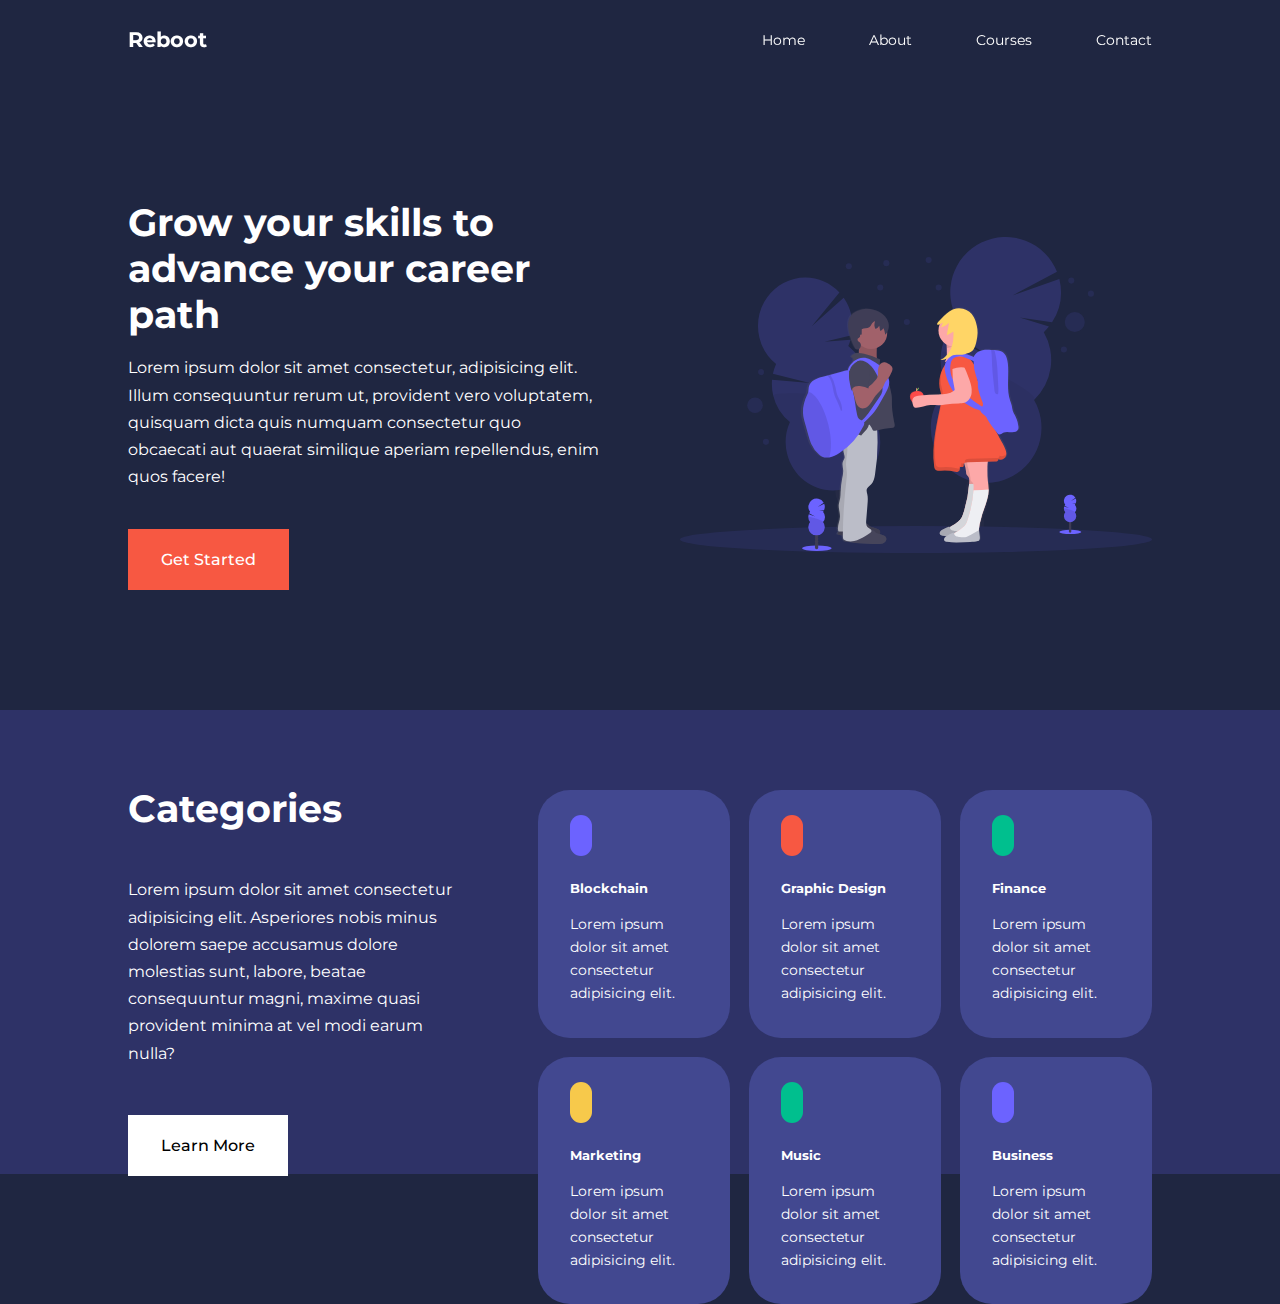
==== index.html @ 9bd5e53a "Se añaden estilos de la barra de navegación en scroll" ====
<!DOCTYPE html>
<html lang="es">
  <head>
    <meta charset="UTF-8">
    <meta http-equiv="X-UA-Compatible" content="IE=edge">
    <meta name="viewport" content="width=device-width, initial-scale=1.0">
    <title>Education Website</title>

    <!-- ICONSCOUT CDN -->
    <link rel="stylesheet" href="https://unicons.iconscout.com/release/v2.1.6/css/unicons.css">

    <!-- GOOGLE FONTS (MONTSERRAT) -->
    <link rel="preconnect" href="https://fonts.googleapis.com">
    <link rel="preconnect" href="https://fonts.gstatic.com" crossorigin>
    <link rel="stylesheet" href="https://fonts.googleapis.com/css2?family=Montserrat:wght@300;400;500;600;700:800:900@display=swap">

    <link rel="stylesheet" href="./css/styles.css">
  </head>
  <body>
    <!-----------------------------START OF NAVBAR-------------------------------->
    <nav>
      <div class="container nav__container">
        <a href="index.html"><h4>Reboot</h4></a>
        <ul class="nav__menu">
          <li><a href="index.html">Home</a></li>
          <li><a href="about.html">About</a></li>
          <li><a href="courses.html">Courses</a></li>
          <li><a href="contact.html">Contact</a></li>
        </ul>
        <button id="open-menu-btn"><i class="uil uil-bars"></i></button>
        <button id="close-menu-btn"><i class="uil uil-multiply"></i></button>
      </div>
    </nav>
    <!-----------------------------END OF NAVBAR-------------------------------->

    <!-----------------------------START OF HEADER-------------------------------->
    <header>
      <div class="container header__container">
        <div class="header__left">
          <h1>Grow your skills to advance your career path</h1>
          <p>Lorem ipsum dolor sit amet consectetur, adipisicing elit. Illum consequuntur rerum ut, provident vero voluptatem, quisquam dicta quis numquam consectetur quo obcaecati aut quaerat similique aperiam repellendus, enim quos facere!</p>
          <a href="courses.html" class="btn btn-primary">Get Started</a>
        </div>
        <div class="header__right">
          <div class="header__right-image">
            <img src="./images/header.svg">
          </div>
        </div>
      </div>
    </header>
    <!-----------------------------END OF HEADER-------------------------------->

    <!-----------------------------START OF HEADER-------------------------------->
    <section class="categories">
      <div class="container categories__container">
        <div class="categories__left">
          <h1>Categories</h1>
          <p>Lorem ipsum dolor sit amet consectetur adipisicing elit. Asperiores nobis minus dolorem saepe accusamus dolore molestias sunt, labore, beatae consequuntur magni, maxime quasi provident minima at vel modi earum nulla?</p>
          <a href="#" class="btn">Learn More</a>
        </div>
        <div class="categories__right">
          <article class="category">
            <span class="category__icon"><i class="uil uil-bitcoin-circle"></i></span>
            <h5>Blockchain</h5>
            <p>Lorem ipsum dolor sit amet consectetur adipisicing elit.</p>
          </article>
          <article class="category">
            <span class="category__icon"><i class="uil uil-palette"></i></span>
            <h5>Graphic Design</h5>
            <p>Lorem ipsum dolor sit amet consectetur adipisicing elit.</p>
          </article>
          <article class="category">
            <span class="category__icon"><i class="uil uil-usd-circle"></i></span>
            <h5>Finance</h5>
            <p>Lorem ipsum dolor sit amet consectetur adipisicing elit.</p>
          </article>
          <article class="category">
            <span class="category__icon"><i class="uil uil-megaphone"></i></span>
            <h5>Marketing</h5>
            <p>Lorem ipsum dolor sit amet consectetur adipisicing elit.</p>
          </article>
          <article class="category">
            <span class="category__icon"><i class="uil uil-music"></i></span>
            <h5>Music</h5>
            <p>Lorem ipsum dolor sit amet consectetur adipisicing elit.</p>
          </article>
          <article class="category">
            <span class="category__icon"><i class="uil uil-puzzle-piece"></i></span>
            <h5>Business</h5>
            <p>Lorem ipsum dolor sit amet consectetur adipisicing elit.</p>
          </article>
        </div>
      </div>
    </section>
    <!-----------------------------END OF CATEGORIES-------------------------------->

    <script src="./main.js"></script>
  </body>
</html>
---- css/styles.css ----
* {
  margin: 0;
  padding: 0;
  border: 0;
  outline: 0;
  text-decoration: none;
  list-style: none;
  box-sizing: border-box;
}

:root {
  --color-primary: #6c63ff;
  --color-success: #00bf8e;
  --color-warning: #f7c94b;
  --color-danger: #f75842;
  --color-danger-variant: rgba(247, 88, 66, 0.4);
  --color-white: #fff;
  --color-light: rgba(255, 255, 255, 0.7);
  --color-black: #000;
  --color-bg: #1f2641;
  --color-bg-1: #2e3267;
  --color-bg-2: #424890;

  --container-width-lg: 80%;
  --container-width-md: 90%;
  --container-width-sm: 94%;
  
  --transition: all 400ms ease;
}

body {
  font-family: "Montserrat", sans-serif;
  line-height: 1.7;
  color: var(--color-white);
  background: var(--color-bg);
}

.container{
  width: var(--container-width-lg);
  margin: 0 auto;
}

.section {
  padding: 6rem 0;
}

.section h2 {
  text-align: center;
  margin-bottom: 4rem;
}

h1,
h2,
h3,
h4,
h5 {
  line-height: 1.2;
}

h1 {
  font-size: 2.4rem;
}

h2 {
  font-size: 2rem;
}

h3 {
  font-size: 1.6rem;
}

h4 {
  font-size: 1.3rem;
}

a {
  color: var(--color-white);
}

img {
  width: 100%;
  display: block;
  object-fit: cover;
}

.btn {
  display: inline-block;
  background: var(--color-white);
  color: var(--color-black);
  padding: 1rem 2rem;
  border: 1px solid transparent;
  font-weight: 500;
  transition: var(--transition);
}

.btn:hover{
  background: transparent;
  color: var(--color-white);
  border-color: var(--color-white);
}

.btn-primary{
  background: var(--color-danger);
  color: var(--color-white);
}

/* ====================== NAVBAR ====================== */

nav {
  background: transparent;
  width: 100vw;
  height: 5rem;
  position: fixed;
  top: 0;
  z-index: 11;
}

/* change navabr styles on scroll using javascript */
.window-scroll {
  background: var(--color-primary);
  box-shadow: 0 1rem 2rem rgba(0, 0, 0, 0.2);
  transition: var(--transition);
}

.nav__container {
  height: 100%;
  display: flex;
  justify-content: space-between;
  align-items: center;
}

nav button{
  display: none;
}

.nav__menu{
  display: flex;
  align-items: center;
  gap: 4rem;
}

.nav__menu a {
  font-size: 0.9rem;
  transition: var(--transition);
}

.nav__menu a:hover{
  color: var(--color-bg-2);
}

/* ====================== HEADER ====================== */

header {
  position: relative;
  top: 5rem;
  overflow: hidden;
  height: 70vh;
  margin-bottom: 5rem;
}

.header__container{
  display: grid;
  grid-template-columns: 1fr 1fr;
  align-items: center;
  gap: 5rem;
  height: 100%;
}

.header__left p {
  margin: 1rem 0 2.4rem;
}

/* ====================== CATEGORIES ====================== */

.categories {
  background: var(--color-bg-1);
  padding: 5rem 0;
  height: 29rem;
}

.categories h1 {
  line-height: 1;
  margin-bottom: 3rem;
}

.categories__container {
  display: grid;
  grid-template-columns: 40% 60%;
}

.categories__left{
  margin-right: 4rem;
}

.categories__left p {
  margin: 1rem 0 3rem;
}

.categories__right{
  display: grid;
  grid-template-columns: repeat(3, 1fr);
  gap: 1.2rem;
}

.category{
  background: var(--color-bg-2);
  padding: 2rem;
  border-radius: 2rem;
  transition: var(--transition);
}

.category:hover{
  box-shadow: 0 3rem 3rem rgba(0, 0, 0, 0.3);
}

.category:nth-child(2) .category__icon {
  background: var(--color-danger);
}

.category:nth-child(3) .category__icon {
  background: var(--color-success);
}

.category:nth-child(4) .category__icon {
  background: var(--color-warning);
}

.category:nth-child(5) .category__icon {
  background: var(--color-success);
}

.category__icon {
  background: var(--color-primary);
  padding: 0.7rem;
  border-radius: 0.9rem;
}

.category h5 {
  margin: 2rem 0 1rem;
}

.category p {
  font-size: 0.85rem;
}
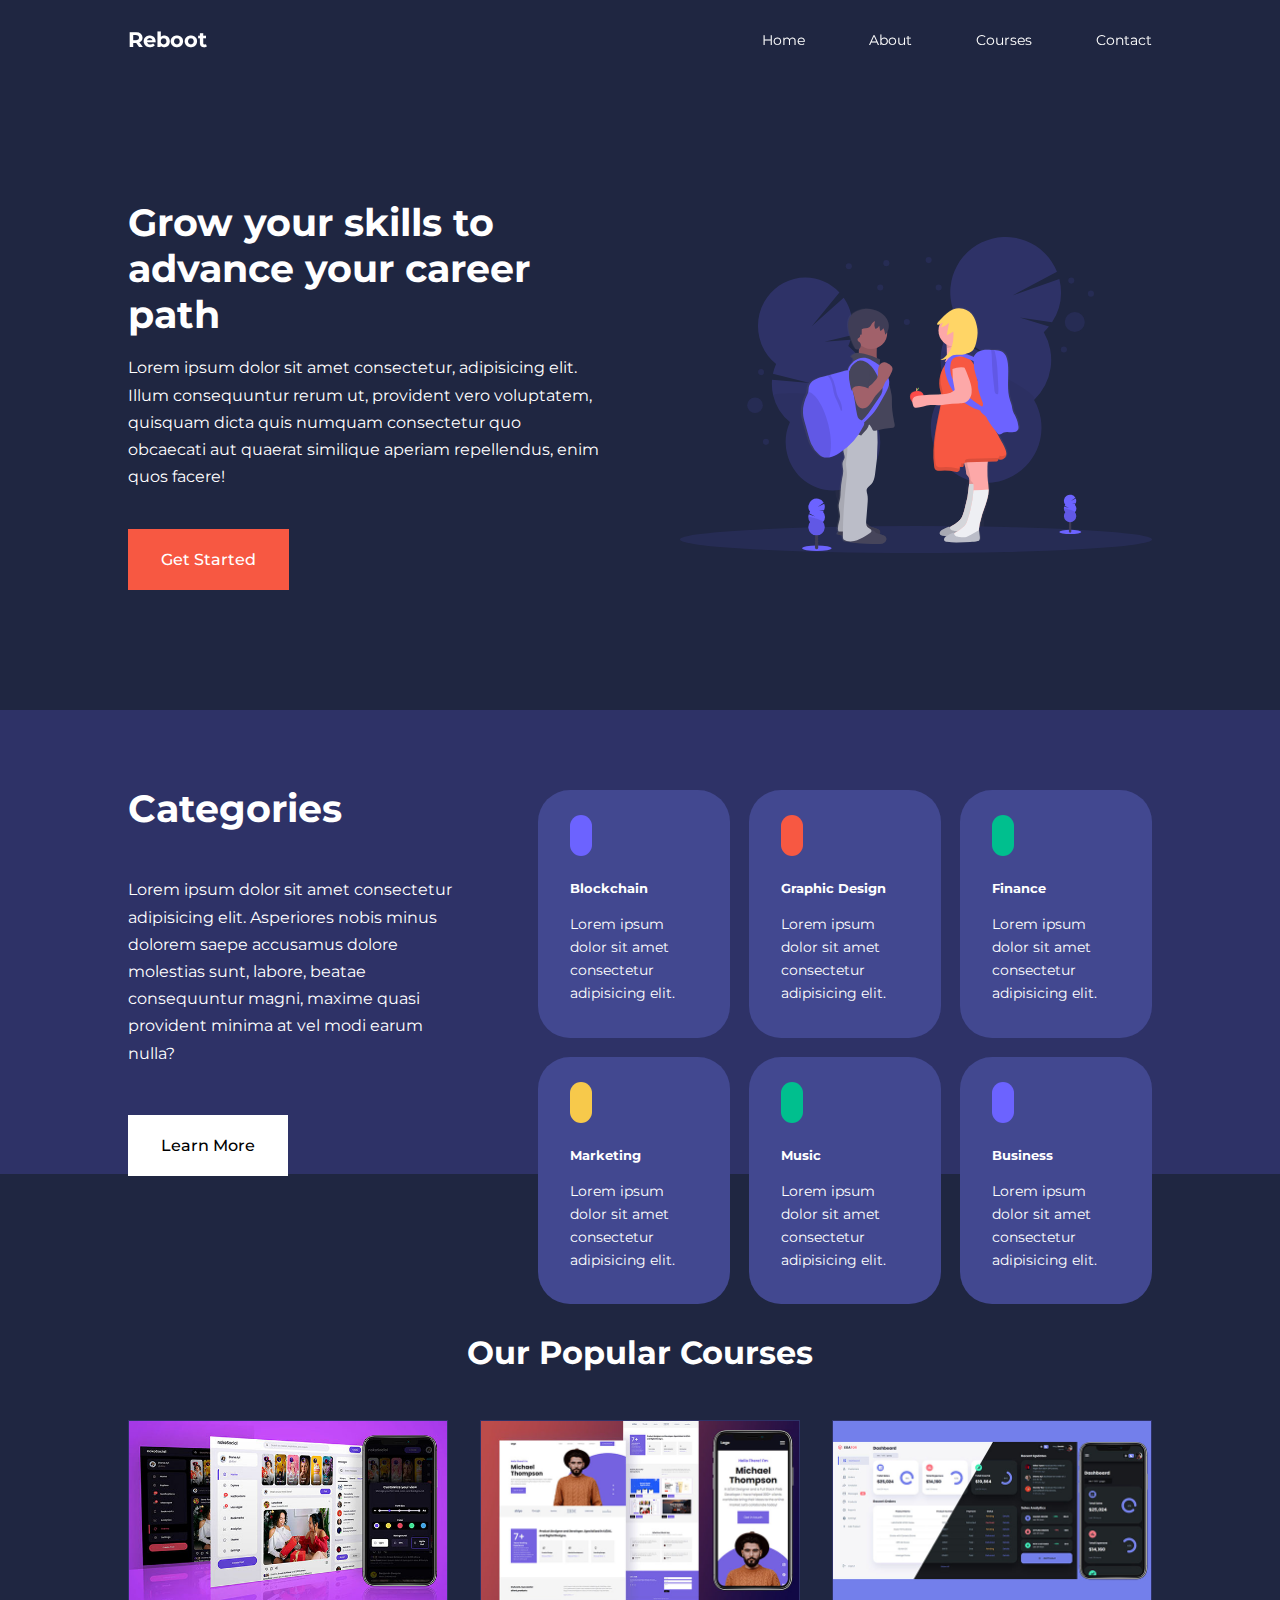
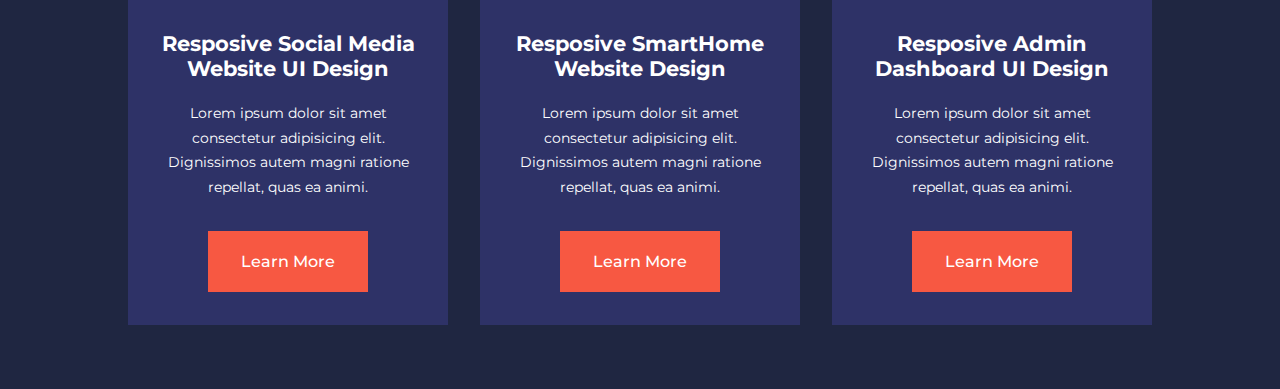
==== commit 58d89acf: "Sección de cursos populares agregada" ====
--- a/index.html
+++ b/index.html
@@ -94,6 +94,42 @@
     </section>
     <!-----------------------------END OF CATEGORIES-------------------------------->
 
+    <section class="courses">
+      <h2>Our Popular Courses</h2>
+      <div class="container courses__container">
+        <article class="course">
+          <div class="course__image">
+            <img src="./images/course1.jpg">
+          </div>
+          <div class="course__Info">
+            <h4>Resposive Social Media Website UI Design</h4>
+            <p>Lorem ipsum dolor sit amet consectetur adipisicing elit. Dignissimos autem magni ratione repellat, quas ea animi.</p>
+            <a href="courses.html" class="btn btn-primary">Learn More</a>
+          </div>
+        </article>
+        <article class="course">
+          <div class="course__image">
+            <img src="./images/course2.jpg">
+          </div>
+          <div class="course__Info">
+            <h4>Resposive SmartHome Website Design</h4>
+            <p>Lorem ipsum dolor sit amet consectetur adipisicing elit. Dignissimos autem magni ratione repellat, quas ea animi.</p>
+            <a href="courses.html" class="btn btn-primary">Learn More</a>
+          </div>
+        </article>
+        <article class="course">
+          <div class="course__image">
+            <img src="./images/course3.jpg">
+          </div>
+          <div class="course__Info">
+            <h4>Resposive Admin Dashboard UI Design</h4>
+            <p>Lorem ipsum dolor sit amet consectetur adipisicing elit. Dignissimos autem magni ratione repellat, quas ea animi.</p>
+            <a href="courses.html" class="btn btn-primary">Learn More</a>
+          </div>
+        </article>
+      </div>
+    </section>
+
     <script src="./main.js"></script>
   </body>
 </html>--- a/css/styles.css
+++ b/css/styles.css
@@ -174,8 +174,9 @@
 
 .categories {
   background: var(--color-bg-1);
-  padding: 5rem 0;
+  padding-top: 5rem;
   height: 29rem;
+  margin-bottom: 5rem;
 }
 
 .categories h1 {
@@ -241,4 +242,44 @@
 
 .category p {
   font-size: 0.85rem;
+}
+
+/* ====================== COURSES ====================== */
+
+.courses {
+  margin-top: 10rem;
+  padding-bottom: 4rem;
+}
+
+.courses h2 {
+  text-align: center;
+  line-height: 1.2;
+  margin-bottom: 3rem;
+}
+
+.courses__container {
+  display: grid;
+  grid-template-columns: repeat(3, 1fr);
+  gap: 2rem;
+}
+
+.course {
+  background: var(--color-bg-1);
+  text-align: center;
+  border: 1px solid transparent;
+  transition: var(--transition);
+}
+
+.course:hover {
+  background: transparent;
+  border-color: var(--color-primary);
+}
+
+.course__Info {
+  padding: 2rem;
+}
+
+.course__Info p {
+  margin: 1.2rem 0 2rem;
+  font-size: 0.9rem;
 }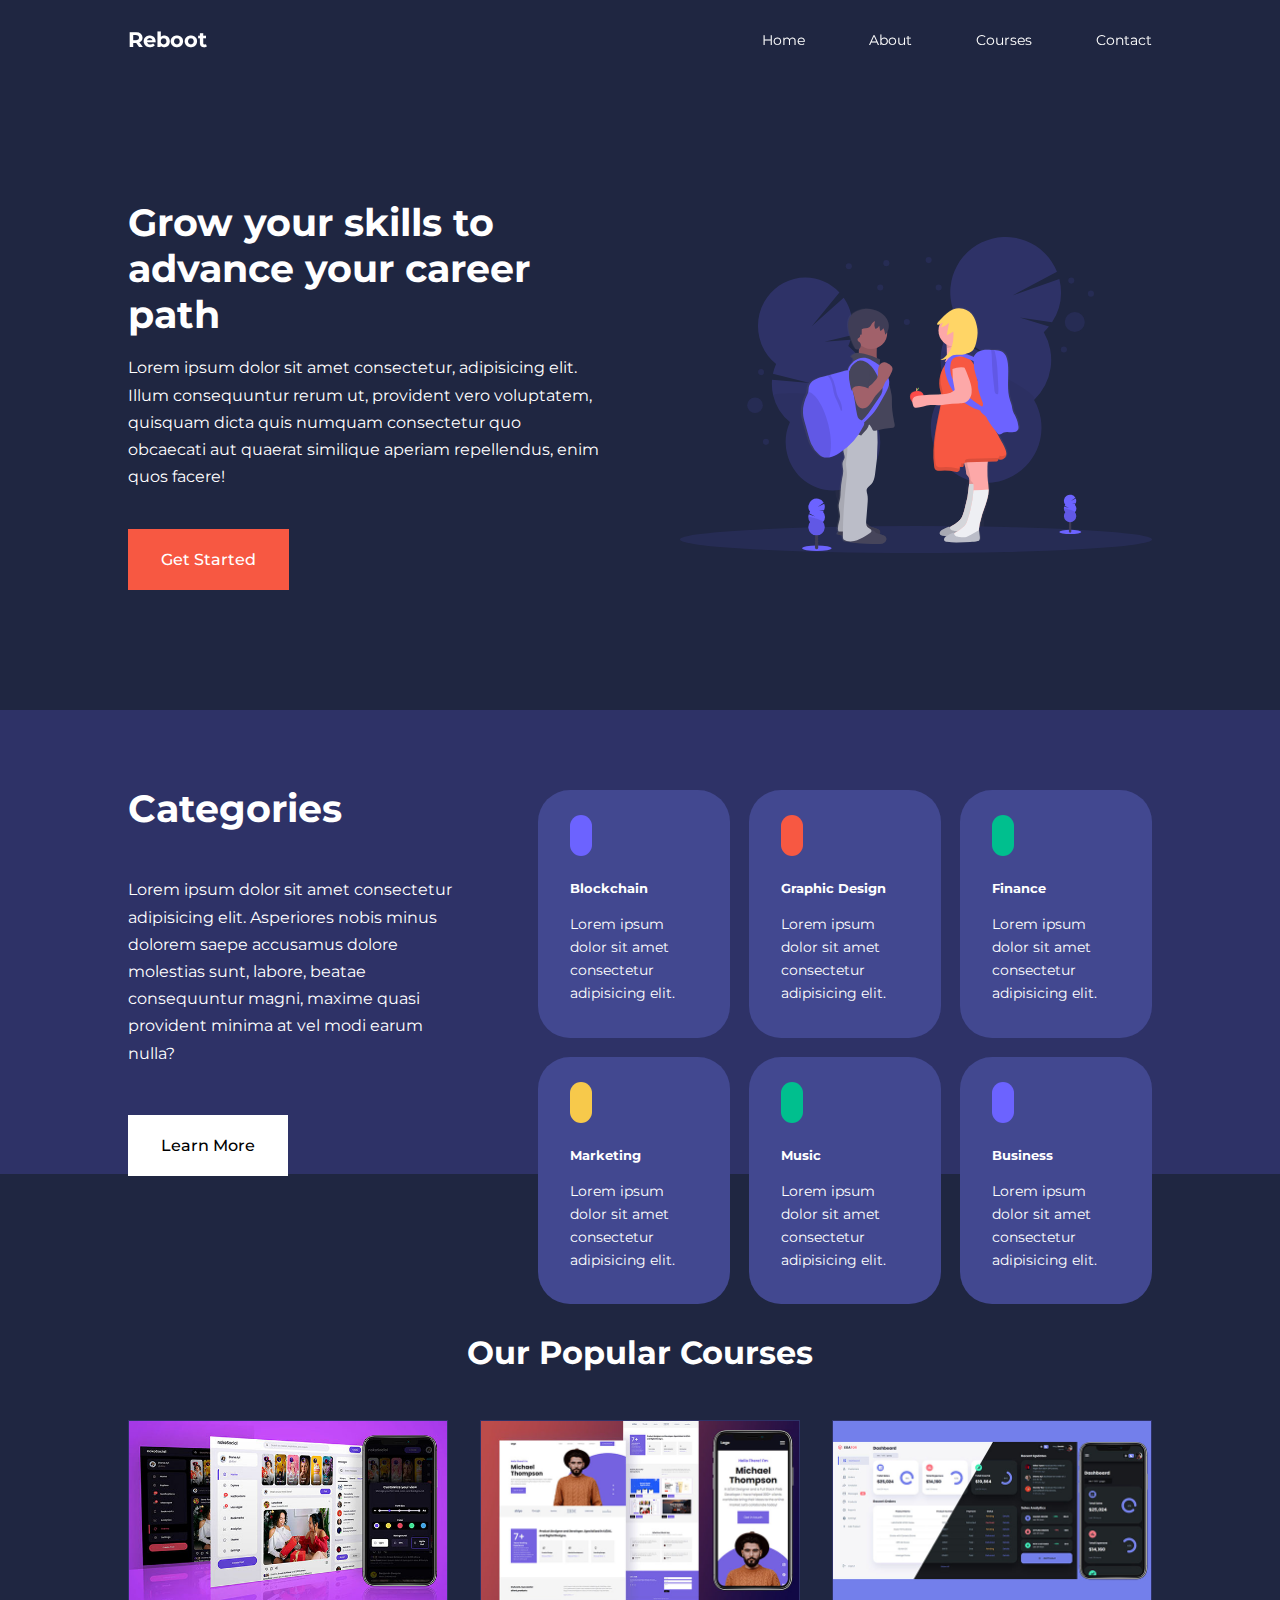
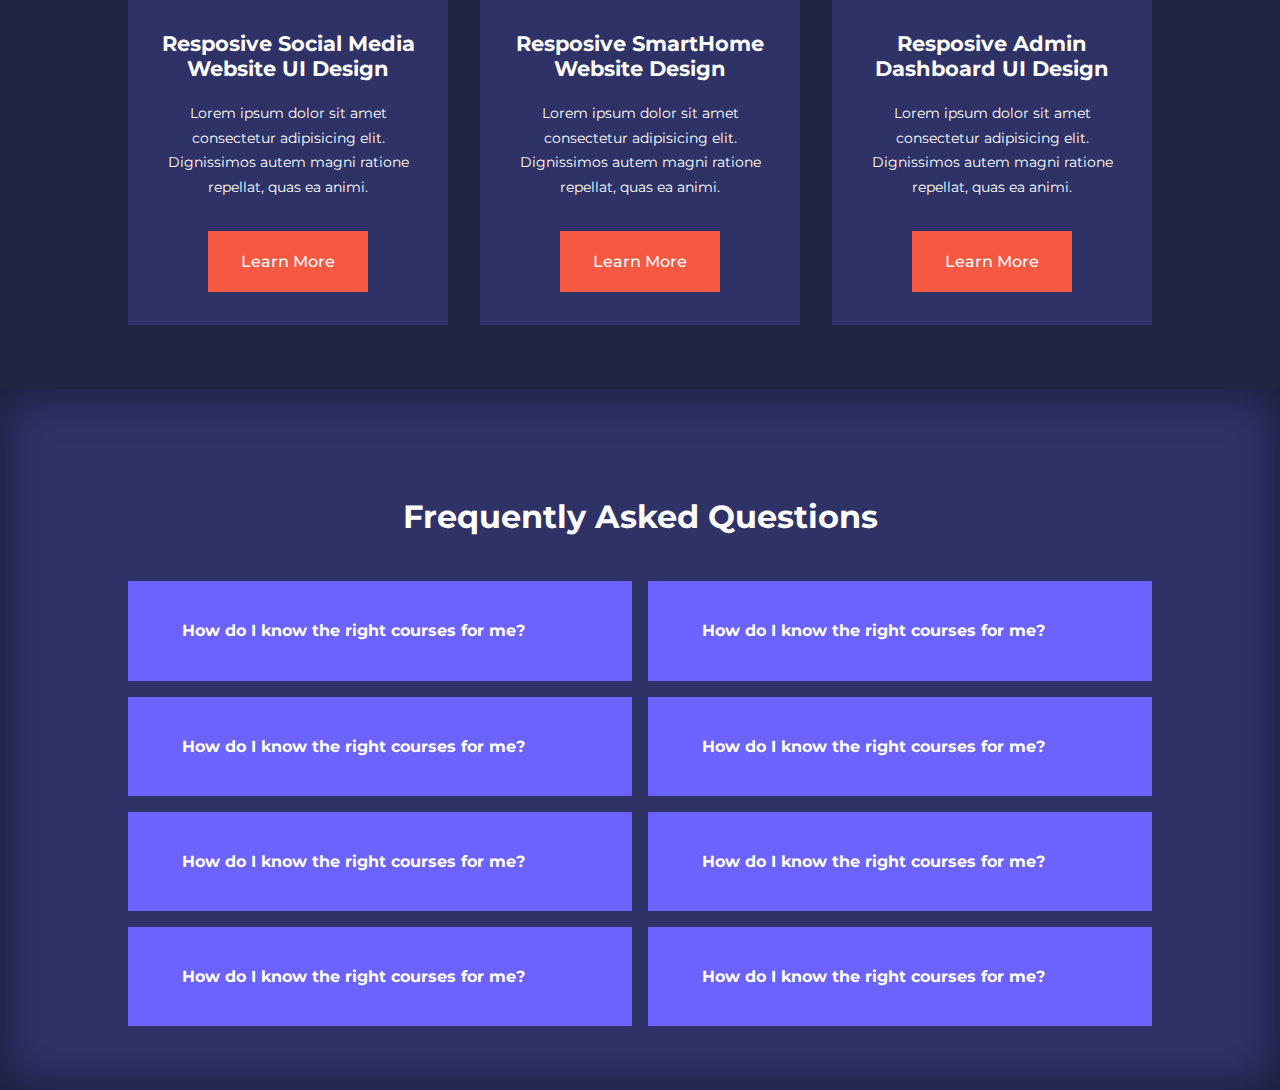
==== commit 9c3a7752: "Agregar estructura basica de section faqs" ====
--- a/index.html
+++ b/index.html
@@ -94,6 +94,8 @@
     </section>
     <!-----------------------------END OF CATEGORIES-------------------------------->
 
+    <!-----------------------------START OF COURSES-------------------------------->
+
     <section class="courses">
       <h2>Our Popular Courses</h2>
       <div class="container courses__container">
@@ -130,6 +132,70 @@
       </div>
     </section>
 
+    <!-----------------------------END OF COURSES-------------------------------->
+
+    <section class="faqs">
+      <h2>Frequently Asked Questions</h2>
+      <div class="container faqs__container">
+        <article class="faq">
+          <div class="faq__icon"><i class="uil uil-plus"></i></div>
+          <div class="question__answer">
+            <h4>How do I know the right courses for me?</h4>
+            <p>Lorem ipsum dolor sit amet, consectetur adipisicing elit. Sequi praesentium iure laborum quae ullam, et sunt tempora commodi numquam quis animi neque consequatur. Nam aliquam autem provident quis maiores voluptatum!</p>
+          </div>
+        </article>
+        <article class="faq">
+          <div class="faq__icon"><i class="uil uil-plus"></i></div>
+          <div class="question__answer">
+            <h4>How do I know the right courses for me?</h4>
+            <p>Lorem ipsum dolor sit amet, consectetur adipisicing elit. Sequi praesentium iure laborum quae ullam, et sunt tempora commodi numquam quis animi neque consequatur. Nam aliquam autem provident quis maiores voluptatum!</p>
+          </div>
+        </article>
+        <article class="faq">
+          <div class="faq__icon"><i class="uil uil-plus"></i></div>
+          <div class="question__answer">
+            <h4>How do I know the right courses for me?</h4>
+            <p>Lorem ipsum dolor sit amet, consectetur adipisicing elit. Sequi praesentium iure laborum quae ullam, et sunt tempora commodi numquam quis animi neque consequatur. Nam aliquam autem provident quis maiores voluptatum!</p>
+          </div>
+        </article>
+        <article class="faq">
+          <div class="faq__icon"><i class="uil uil-plus"></i></div>
+          <div class="question__answer">
+            <h4>How do I know the right courses for me?</h4>
+            <p>Lorem ipsum dolor sit amet, consectetur adipisicing elit. Sequi praesentium iure laborum quae ullam, et sunt tempora commodi numquam quis animi neque consequatur. Nam aliquam autem provident quis maiores voluptatum!</p>
+          </div>
+        </article>
+        <article class="faq">
+          <div class="faq__icon"><i class="uil uil-plus"></i></div>
+          <div class="question__answer">
+            <h4>How do I know the right courses for me?</h4>
+            <p>Lorem ipsum dolor sit amet, consectetur adipisicing elit. Sequi praesentium iure laborum quae ullam, et sunt tempora commodi numquam quis animi neque consequatur. Nam aliquam autem provident quis maiores voluptatum!</p>
+          </div>
+        </article>
+        <article class="faq">
+          <div class="faq__icon"><i class="uil uil-plus"></i></div>
+          <div class="question__answer">
+            <h4>How do I know the right courses for me?</h4>
+            <p>Lorem ipsum dolor sit amet, consectetur adipisicing elit. Sequi praesentium iure laborum quae ullam, et sunt tempora commodi numquam quis animi neque consequatur. Nam aliquam autem provident quis maiores voluptatum!</p>
+          </div>
+        </article>
+        <article class="faq">
+          <div class="faq__icon"><i class="uil uil-plus"></i></div>
+          <div class="question__answer">
+            <h4>How do I know the right courses for me?</h4>
+            <p>Lorem ipsum dolor sit amet, consectetur adipisicing elit. Sequi praesentium iure laborum quae ullam, et sunt tempora commodi numquam quis animi neque consequatur. Nam aliquam autem provident quis maiores voluptatum!</p>
+          </div>
+        </article>
+        <article class="faq">
+          <div class="faq__icon"><i class="uil uil-plus"></i></div>
+          <div class="question__answer">
+            <h4>How do I know the right courses for me?</h4>
+            <p>Lorem ipsum dolor sit amet, consectetur adipisicing elit. Sequi praesentium iure laborum quae ullam, et sunt tempora commodi numquam quis animi neque consequatur. Nam aliquam autem provident quis maiores voluptatum!</p>
+          </div>
+        </article>
+      </div>
+    </section>
+
     <script src="./main.js"></script>
   </body>
 </html>--- a/css/styles.css
+++ b/css/styles.css
@@ -282,4 +282,52 @@
 .course__Info p {
   margin: 1.2rem 0 2rem;
   font-size: 0.9rem;
+}
+
+/* ====================== FAQs ====================== */
+
+.faqs h2{
+  text-align: center;
+  line-height: 4;
+}
+
+.faqs {
+  padding: 4rem 0;
+  background: var(--color-bg-1);
+  box-shadow: inset 0 0 3rem rgba(0, 0, 0, 0.5);
+}
+
+.faqs__container {
+  display: grid;
+  grid-template-columns: 1fr 1fr;
+  gap: 1rem;
+}
+
+.faq {
+  padding: 2rem;
+  display: flex;
+  align-items: center;
+  gap: 1.4rem;
+  height: fit-content;
+  background: var(--color-primary);
+  cursor: pointer;
+}
+
+.faq h4 {
+  font-size: 1rem;
+  line-height: 2.2;
+}
+
+.faq__icon {
+  align-self: flex-start;
+  font-size: 1.2rem;
+}
+
+.faq p {
+  margin-top: 0.8rem;
+  display: none;
+}
+
+.faq.open p{
+  display: block;
 }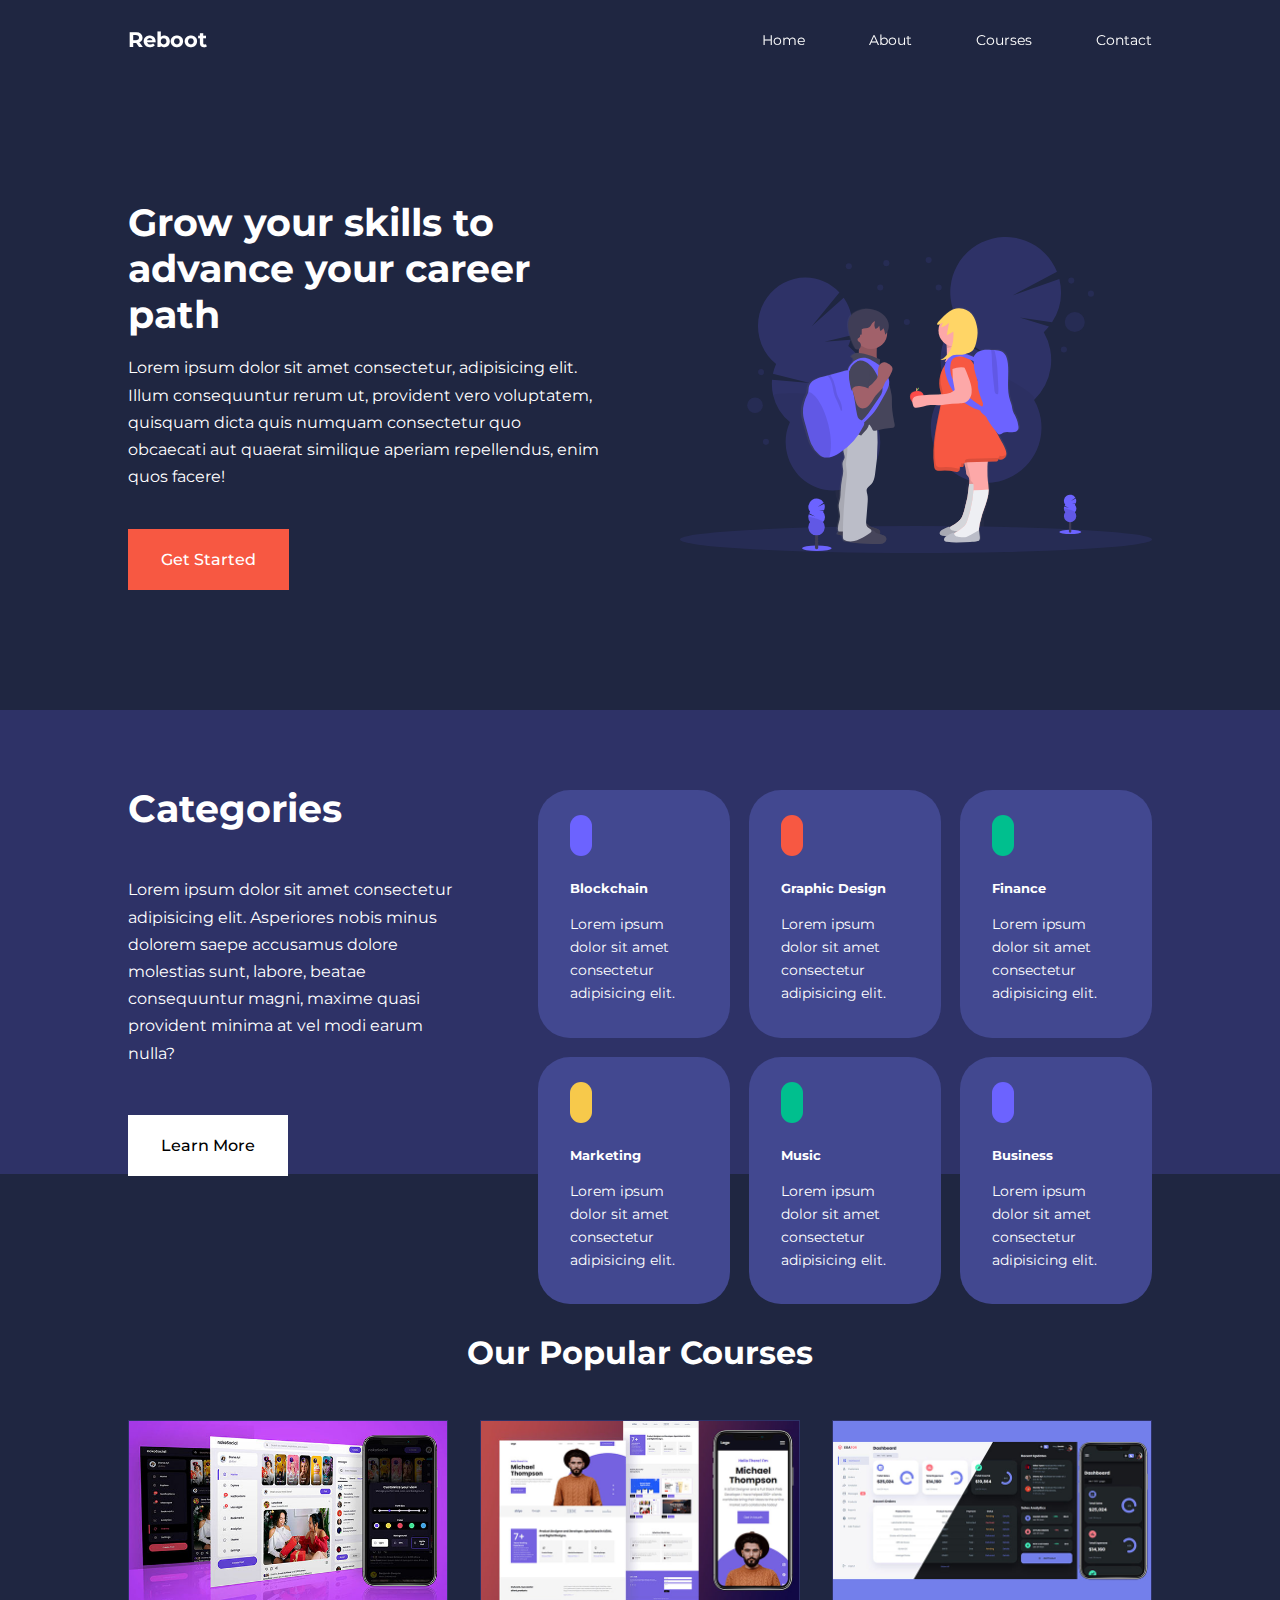
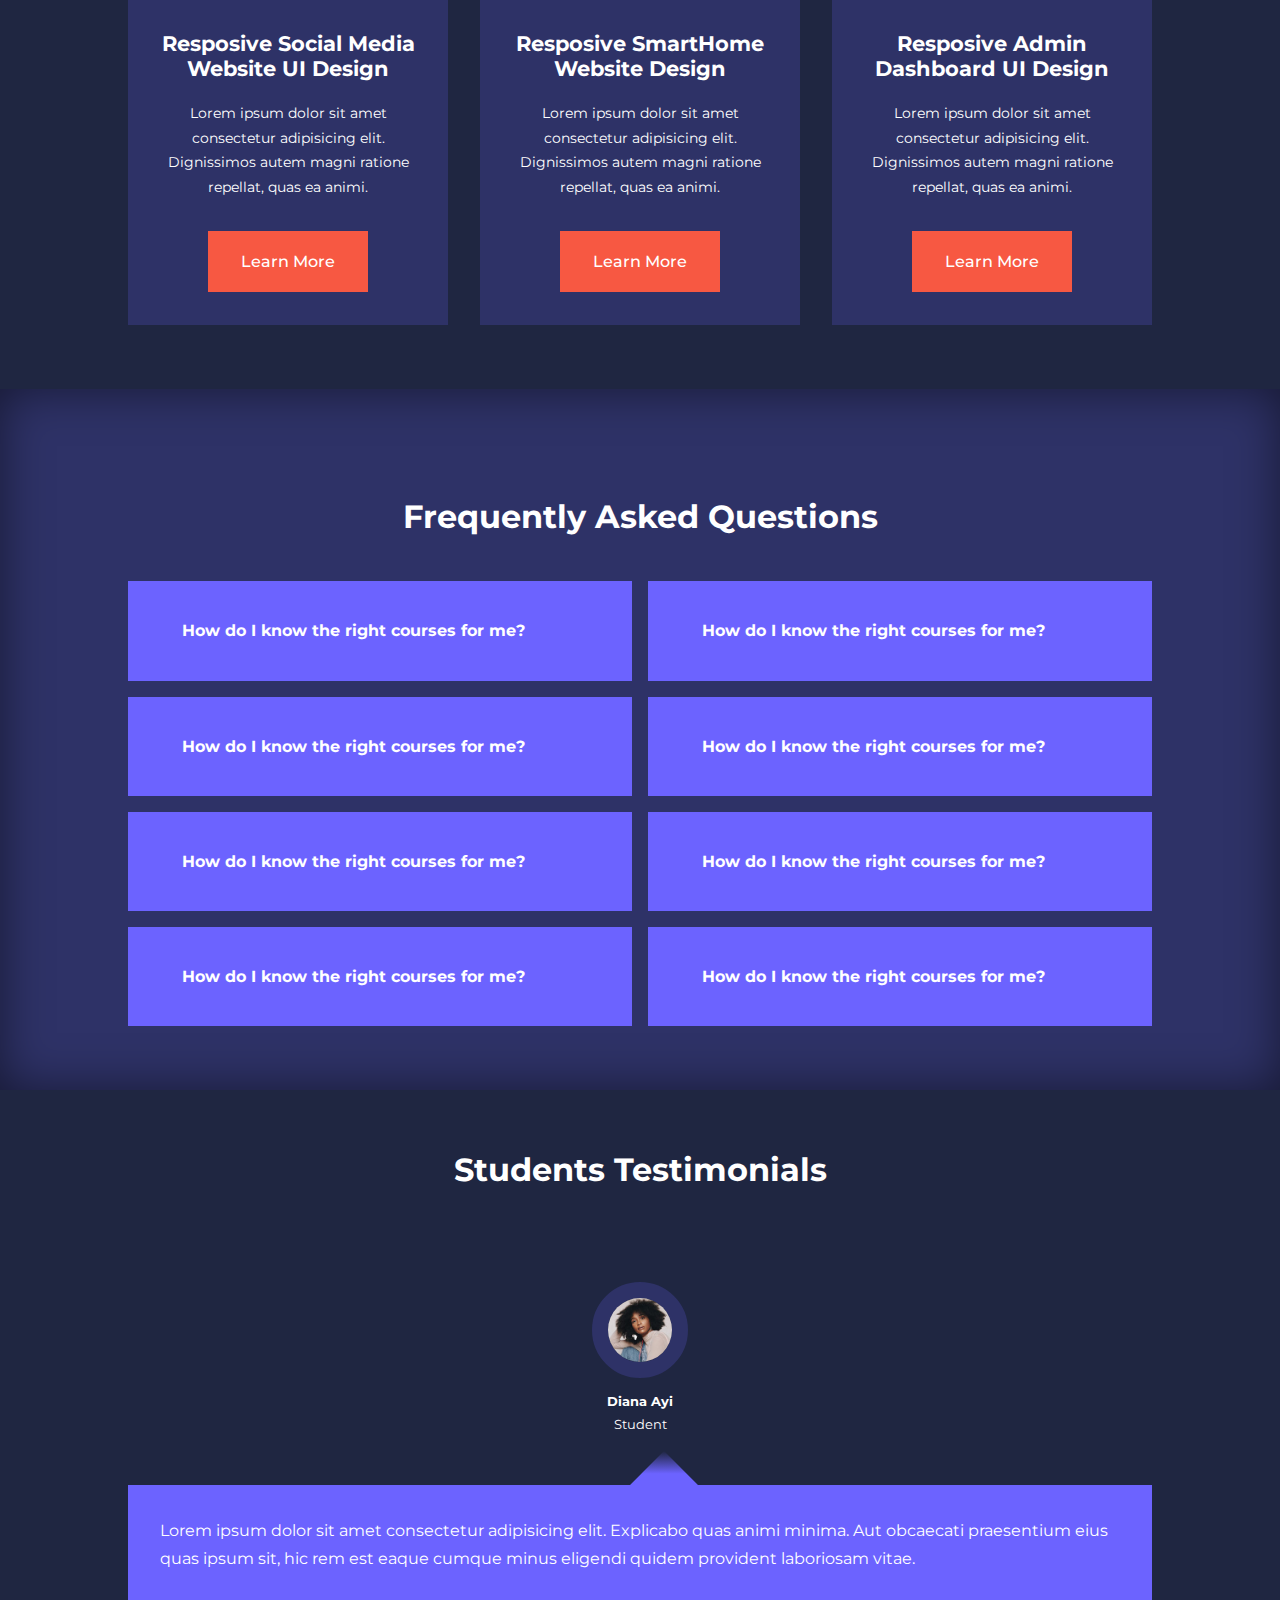
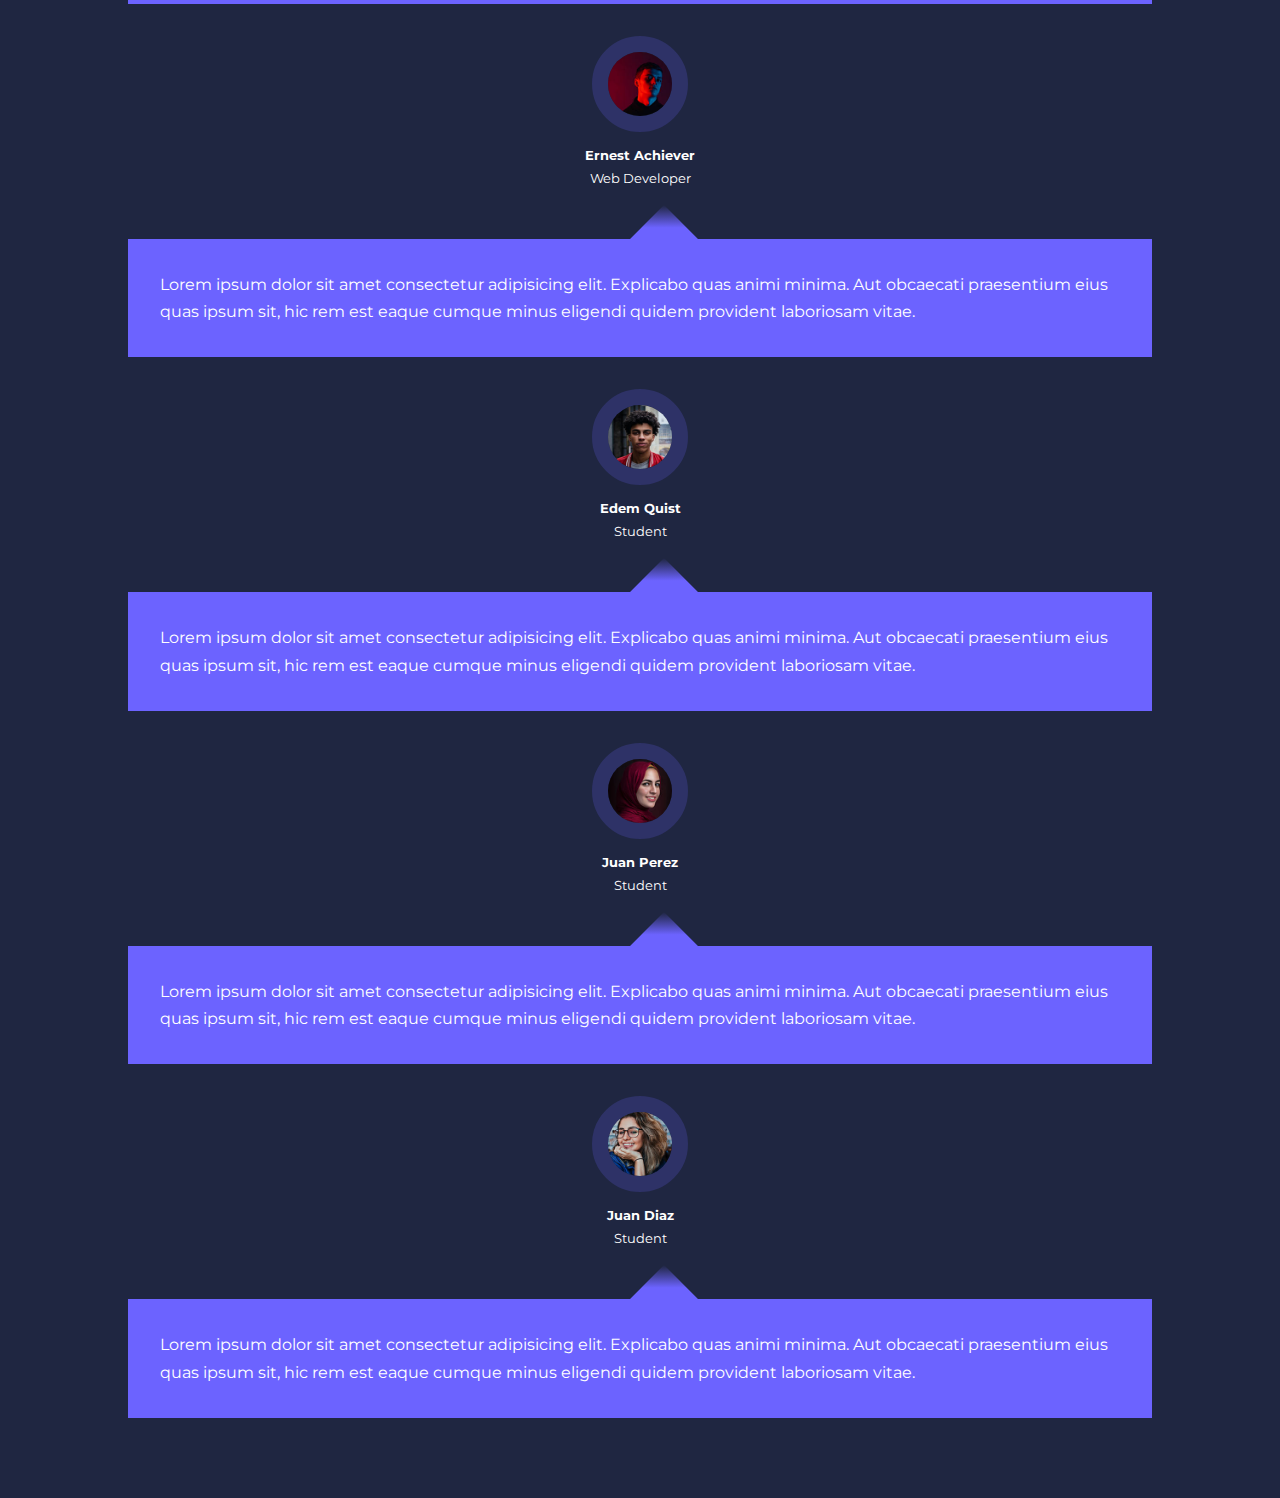
==== commit cf815b4b: "Agregar estructura y estilos principales para sección de testimonios" ====
--- a/index.html
+++ b/index.html
@@ -196,6 +196,72 @@
       </div>
     </section>
 
+    <section class="container testimonials__container">
+      <h2>Students Testimonials</h2>
+      <div>
+        <article class="testimonial">
+          <div class="avatar">
+            <img src="./images/avatar1.jpg">
+          </div>
+          <div class="testimonial__info">
+            <h5>Diana Ayi</h5>
+            <small>Student</small>
+          </div>
+          <div class="testimonial__body">
+            <p>Lorem ipsum dolor sit amet consectetur adipisicing elit. Explicabo quas animi minima. Aut obcaecati praesentium eius quas ipsum sit, hic rem est eaque cumque minus eligendi quidem provident laboriosam vitae.</p>
+          </div>
+        </article>
+        <article class="testimonial">
+          <div class="avatar">
+            <img src="./images/avatar2.jpg">
+          </div>
+          <div class="testimonial__info">
+            <h5>Ernest Achiever</h5>
+            <small>Web Developer</small>
+          </div>
+          <div class="testimonial__body">
+            <p>Lorem ipsum dolor sit amet consectetur adipisicing elit. Explicabo quas animi minima. Aut obcaecati praesentium eius quas ipsum sit, hic rem est eaque cumque minus eligendi quidem provident laboriosam vitae.</p>
+          </div>
+        </article>
+        <article class="testimonial">
+          <div class="avatar">
+            <img src="./images/avatar3.jpg">
+          </div>
+          <div class="testimonial__info">
+            <h5>Edem Quist</h5>
+            <small>Student</small>
+          </div>
+          <div class="testimonial__body">
+            <p>Lorem ipsum dolor sit amet consectetur adipisicing elit. Explicabo quas animi minima. Aut obcaecati praesentium eius quas ipsum sit, hic rem est eaque cumque minus eligendi quidem provident laboriosam vitae.</p>
+          </div>
+        </article>
+        <article class="testimonial">
+          <div class="avatar">
+            <img src="./images/avatar4.jpg">
+          </div>
+          <div class="testimonial__info">
+            <h5>Juan Perez</h5>
+            <small>Student</small>
+          </div>
+          <div class="testimonial__body">
+            <p>Lorem ipsum dolor sit amet consectetur adipisicing elit. Explicabo quas animi minima. Aut obcaecati praesentium eius quas ipsum sit, hic rem est eaque cumque minus eligendi quidem provident laboriosam vitae.</p>
+          </div>
+          <article class="testimonial">
+            <div class="avatar">
+              <img src="./images/avatar5.jpg">
+            </div>
+            <div class="testimonial__info">
+              <h5>Juan Diaz</h5>
+              <small>Student</small>
+            </div>
+            <div class="testimonial__body">
+              <p>Lorem ipsum dolor sit amet consectetur adipisicing elit. Explicabo quas animi minima. Aut obcaecati praesentium eius quas ipsum sit, hic rem est eaque cumque minus eligendi quidem provident laboriosam vitae.</p>
+            </div>
+          </article>
+        </article>
+      </div>
+    </section>
+
     <script src="./main.js"></script>
   </body>
 </html>--- a/css/styles.css
+++ b/css/styles.css
@@ -330,4 +330,53 @@
 
 .faq.open p{
   display: block;
+}
+
+/* ====================== TESTIMONIALS ====================== */
+
+.testimonials__container {
+  overflow-x: hidden;
+  position: relative;
+  margin-bottom: 5rem;
+}
+
+section h2 {
+  text-align: center;
+  line-height: 10rem;
+}
+
+.testimonial {
+  padding-top: 2rem;
+}
+
+.avatar {
+  width: 6rem;
+  height: 6rem;
+  border-radius: 50%;
+  overflow: hidden;
+  margin: 0 auto 1rem;
+  border: 1rem solid var(--color-bg-1);
+}
+
+.testimonial__info {
+  text-align: center;
+}
+
+.testimonial__body {
+  background: var(--color-primary);
+  padding: 2rem;
+  margin-top: 3rem;
+  position: relative;
+}
+
+.testimonial__body::before {
+  content: "";
+  display: block;
+  background: linear-gradient(135deg, transparent, var(--color-primary), var(--color-primary), var(--color-primary));
+  width: 3rem;
+  height: 3rem;
+  position: absolute;
+  left: 50%;
+  top: -1.5rem;
+  transform: rotate(45deg);
 }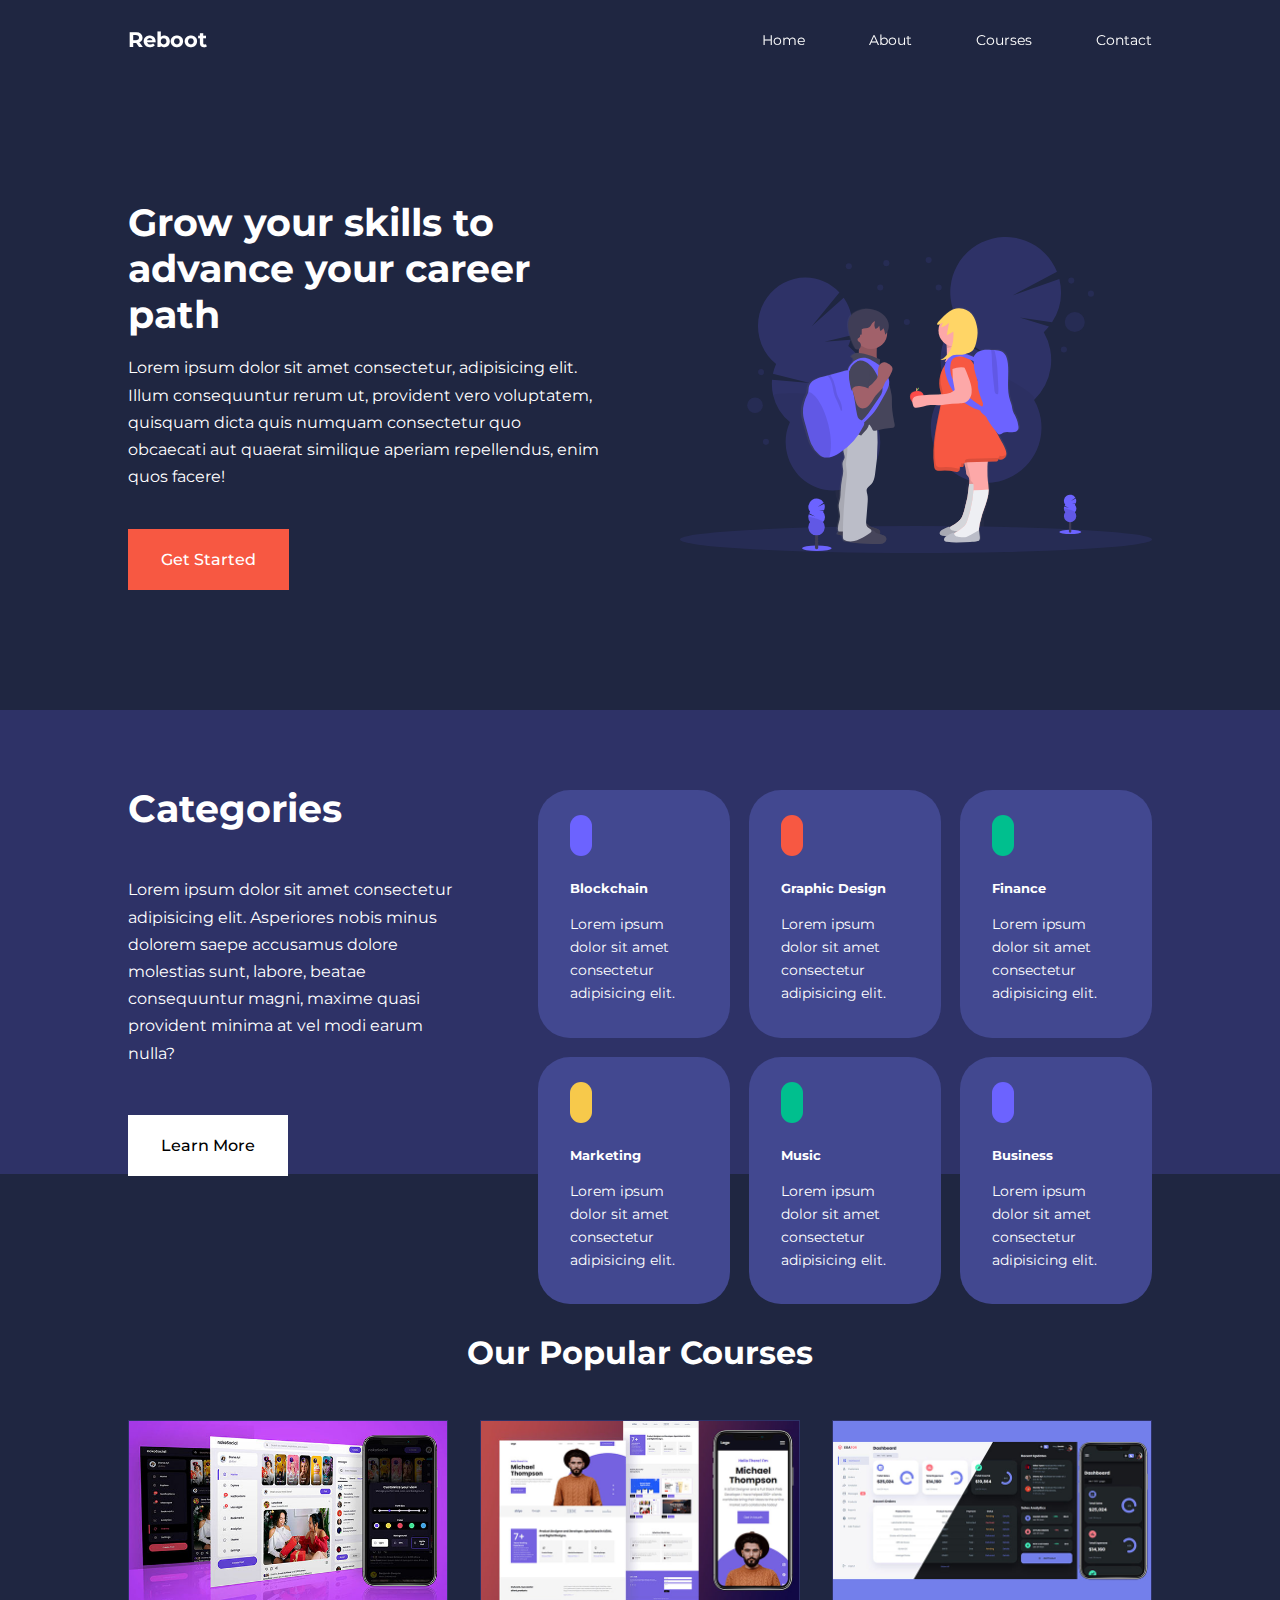
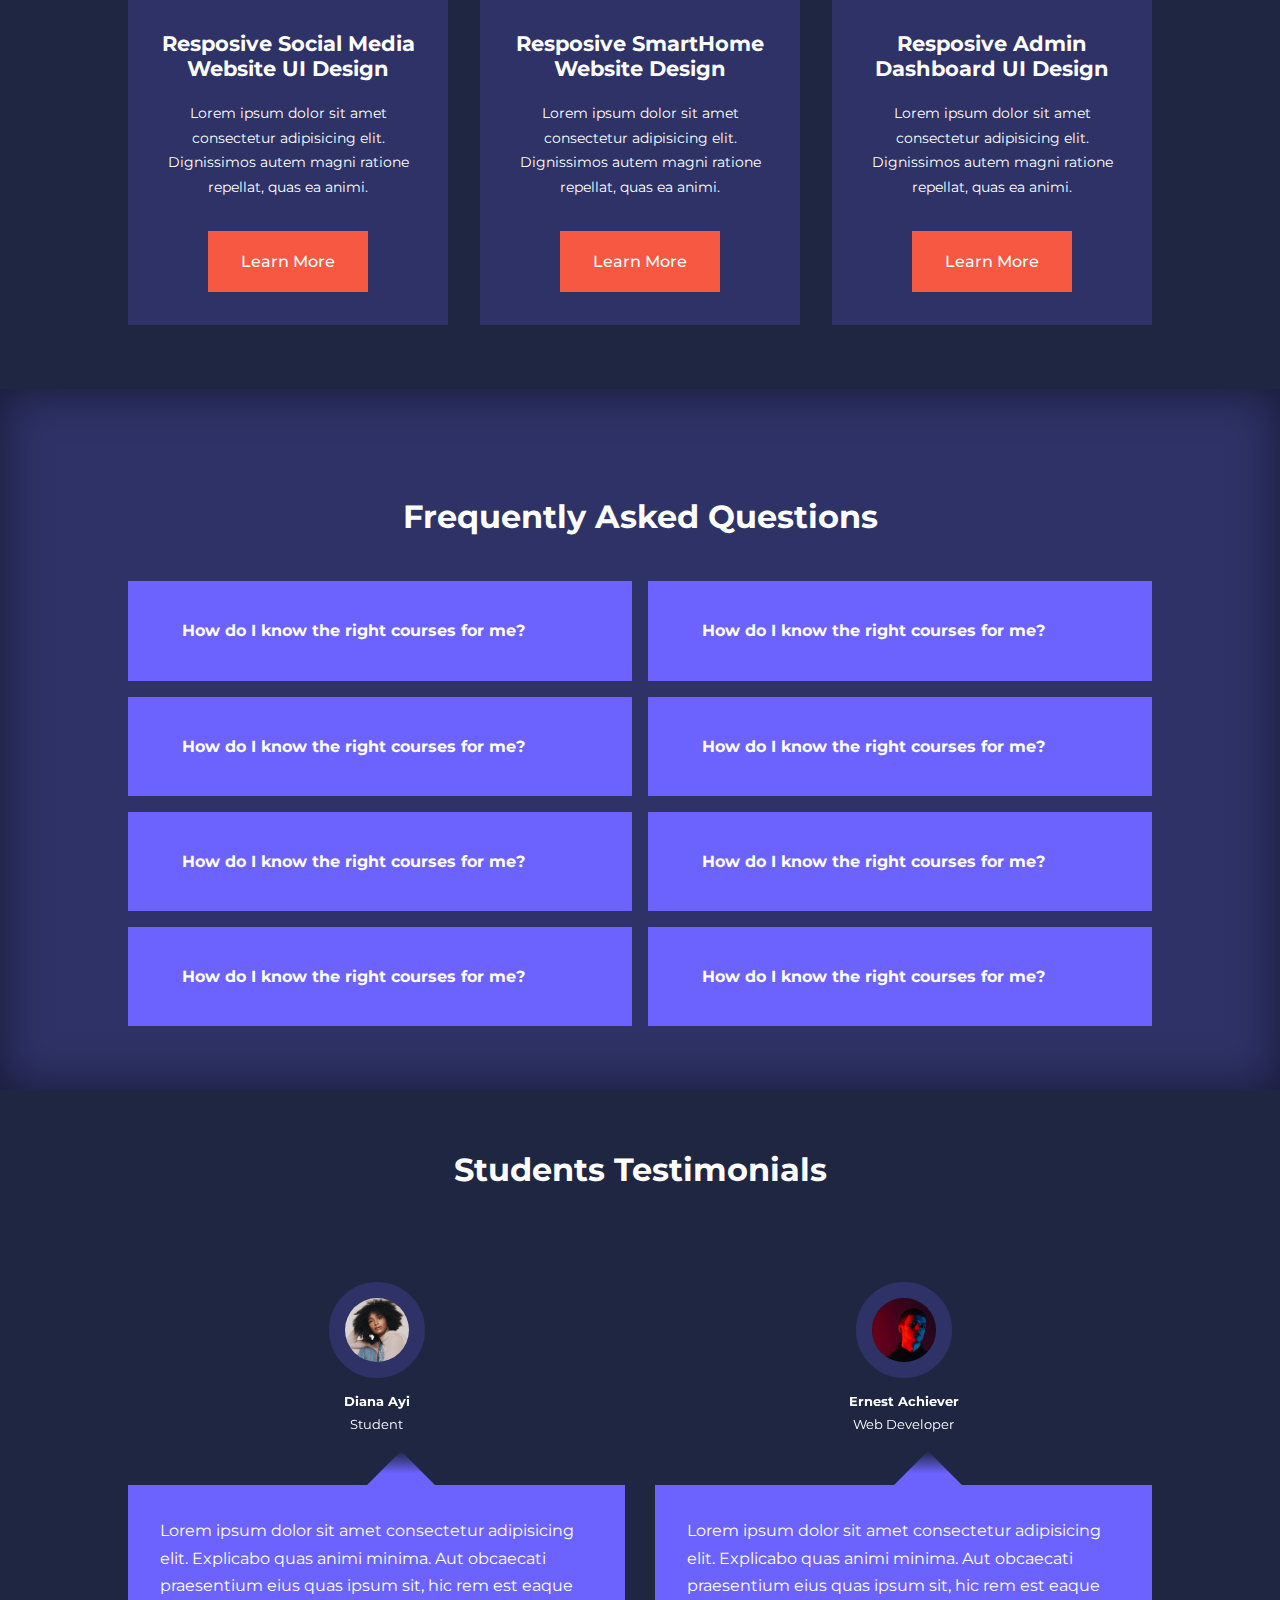
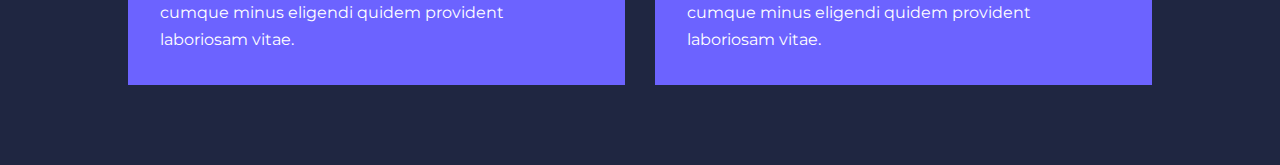
==== commit b3f480ff: "Add Swiper" ====
--- a/index.html
+++ b/index.html
@@ -13,6 +13,9 @@
     <link rel="preconnect" href="https://fonts.googleapis.com">
     <link rel="preconnect" href="https://fonts.gstatic.com" crossorigin>
     <link rel="stylesheet" href="https://fonts.googleapis.com/css2?family=Montserrat:wght@300;400;500;600;700:800:900@display=swap">
+
+    <!-- SWIPER JS -->
+    <link rel="stylesheet" href="https://cdn.jsdelivr.net/npm/swiper@10/swiper-bundle.min.css" />
 
     <link rel="stylesheet" href="./css/styles.css">
   </head>
@@ -196,10 +199,10 @@
       </div>
     </section>
 
-    <section class="container testimonials__container">
+    <section class="container testimonials__container swiper mySwiper">
       <h2>Students Testimonials</h2>
-      <div>
-        <article class="testimonial">
+      <div class="swiper-wrapper">
+        <article class="testimonial swiper-slide">
           <div class="avatar">
             <img src="./images/avatar1.jpg">
           </div>
@@ -211,7 +214,7 @@
             <p>Lorem ipsum dolor sit amet consectetur adipisicing elit. Explicabo quas animi minima. Aut obcaecati praesentium eius quas ipsum sit, hic rem est eaque cumque minus eligendi quidem provident laboriosam vitae.</p>
           </div>
         </article>
-        <article class="testimonial">
+        <article class="testimonial swiper-slide">
           <div class="avatar">
             <img src="./images/avatar2.jpg">
           </div>
@@ -223,7 +226,7 @@
             <p>Lorem ipsum dolor sit amet consectetur adipisicing elit. Explicabo quas animi minima. Aut obcaecati praesentium eius quas ipsum sit, hic rem est eaque cumque minus eligendi quidem provident laboriosam vitae.</p>
           </div>
         </article>
-        <article class="testimonial">
+        <article class="testimonial swiper-slide">
           <div class="avatar">
             <img src="./images/avatar3.jpg">
           </div>
@@ -235,7 +238,7 @@
             <p>Lorem ipsum dolor sit amet consectetur adipisicing elit. Explicabo quas animi minima. Aut obcaecati praesentium eius quas ipsum sit, hic rem est eaque cumque minus eligendi quidem provident laboriosam vitae.</p>
           </div>
         </article>
-        <article class="testimonial">
+        <article class="testimonial swiper-slide">
           <div class="avatar">
             <img src="./images/avatar4.jpg">
           </div>
@@ -246,22 +249,34 @@
           <div class="testimonial__body">
             <p>Lorem ipsum dolor sit amet consectetur adipisicing elit. Explicabo quas animi minima. Aut obcaecati praesentium eius quas ipsum sit, hic rem est eaque cumque minus eligendi quidem provident laboriosam vitae.</p>
           </div>
-          <article class="testimonial">
-            <div class="avatar">
-              <img src="./images/avatar5.jpg">
-            </div>
-            <div class="testimonial__info">
-              <h5>Juan Diaz</h5>
-              <small>Student</small>
-            </div>
-            <div class="testimonial__body">
-              <p>Lorem ipsum dolor sit amet consectetur adipisicing elit. Explicabo quas animi minima. Aut obcaecati praesentium eius quas ipsum sit, hic rem est eaque cumque minus eligendi quidem provident laboriosam vitae.</p>
-            </div>
-          </article>
-        </article>
-      </div>
-    </section>
-
+        </article>
+        <article class="testimonial swiper-slide">
+          <div class="avatar">
+            <img src="./images/avatar5.jpg">
+          </div>
+          <div class="testimonial__info">
+            <h5>Juana Diaz</h5>
+            <small>Student</small>
+          </div>
+          <div class="testimonial__body">
+            <p>Lorem ipsum dolor sit amet consectetur adipisicing elit. Explicabo quas animi minima. Aut obcaecati praesentium eius quas ipsum sit, hic rem est eaque cumque minus eligendi quidem provident laboriosam vitae.</p>
+          </div>
+        </article>  
+      </div>
+    </section>
+
+    <script src="https://cdn.jsdelivr.net/npm/swiper@10/swiper-bundle.min.js"></script>
     <script src="./main.js"></script>
+
+    <script>
+      var swiper = new Swiper(".mySwiper", {
+        slidesPerView: 2,
+        spaceBetween: 30,
+        pagination: {
+          el: ".swiper-pagination",
+          clickable: true,
+        },
+      });
+    </script>
   </body>
 </html>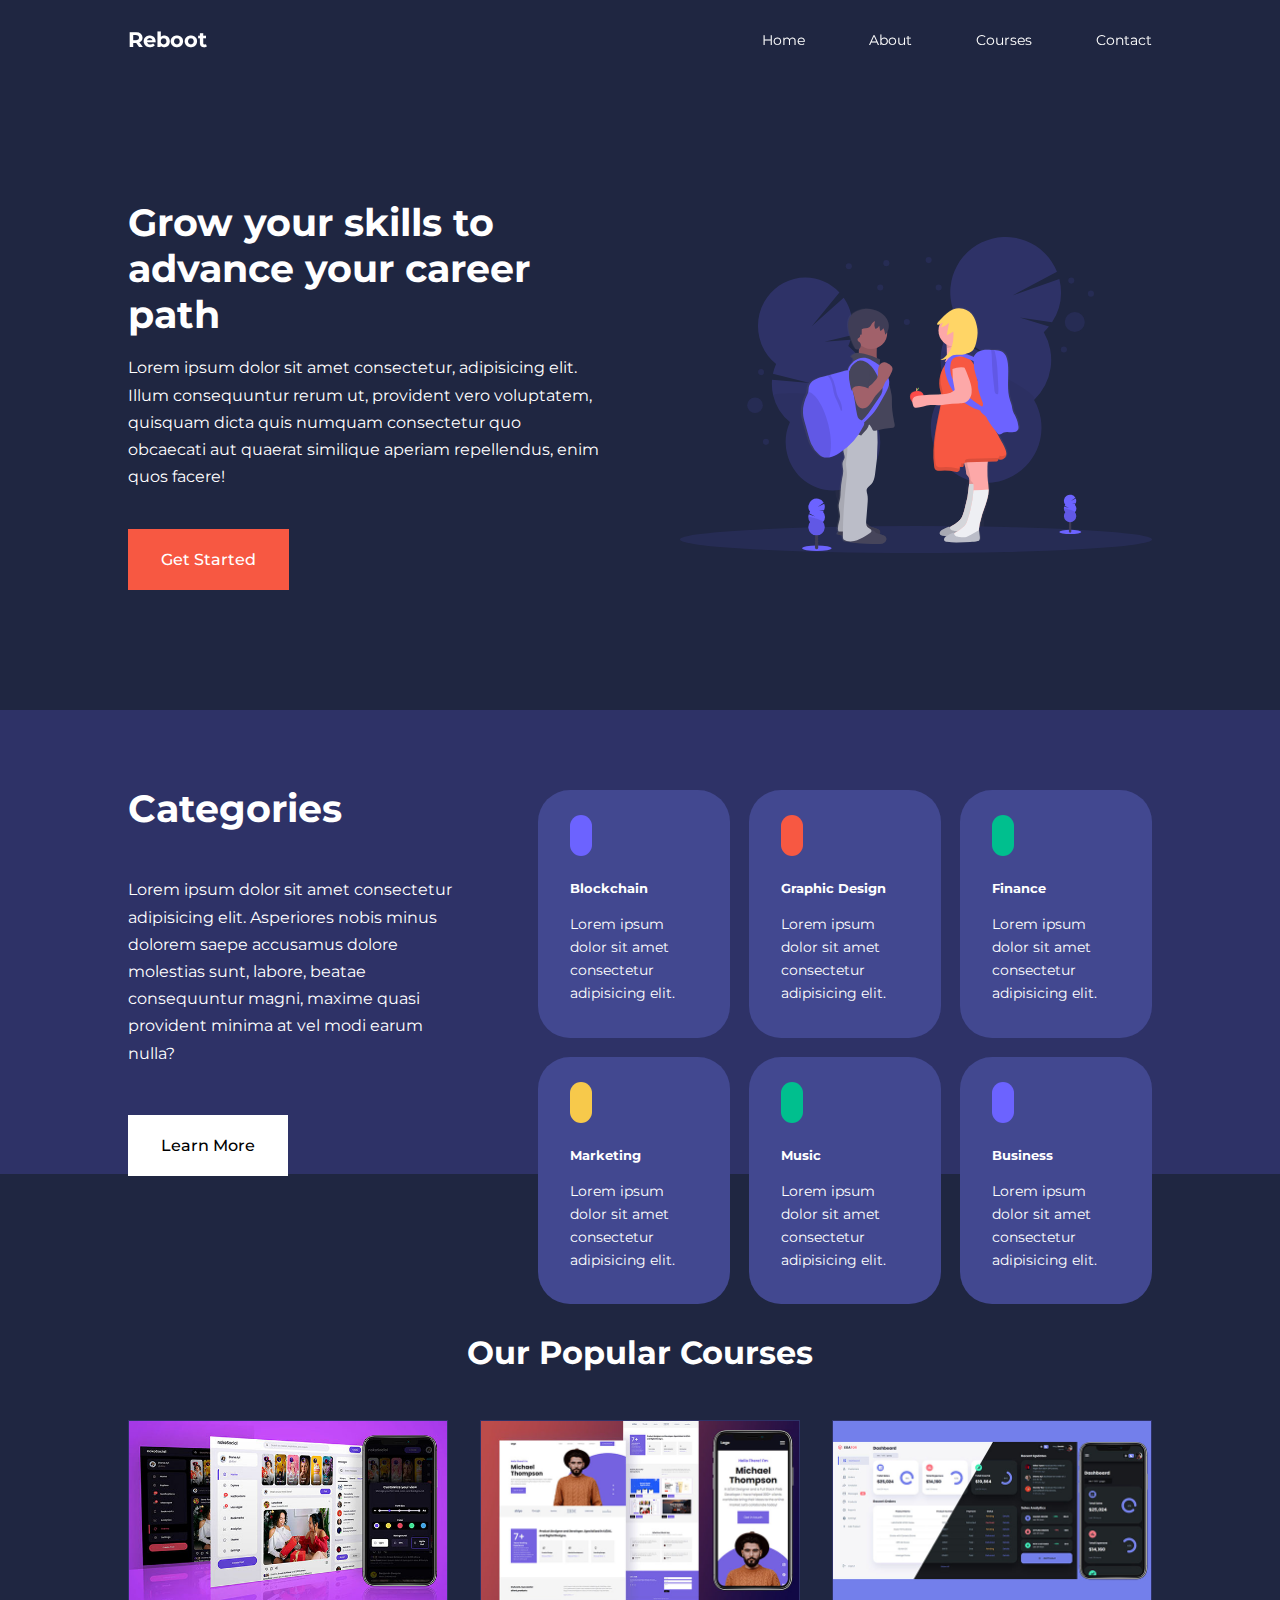
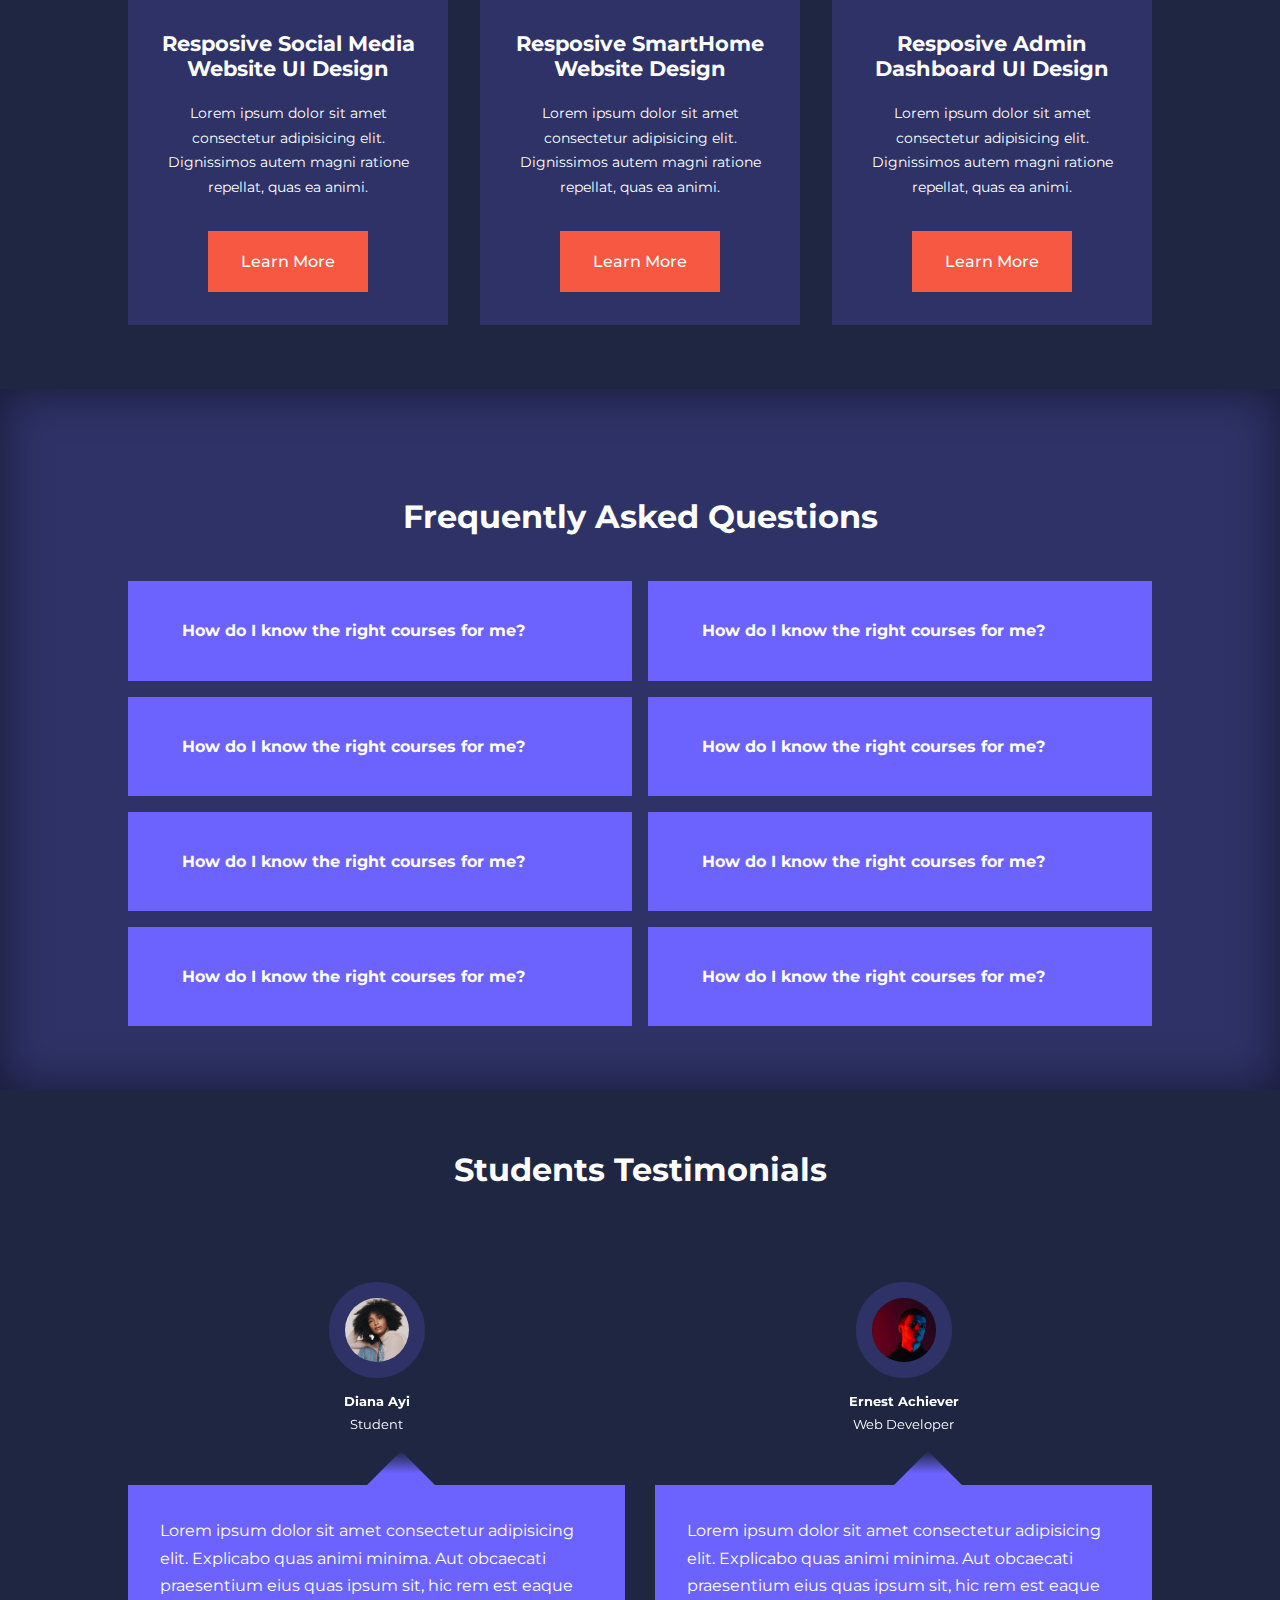
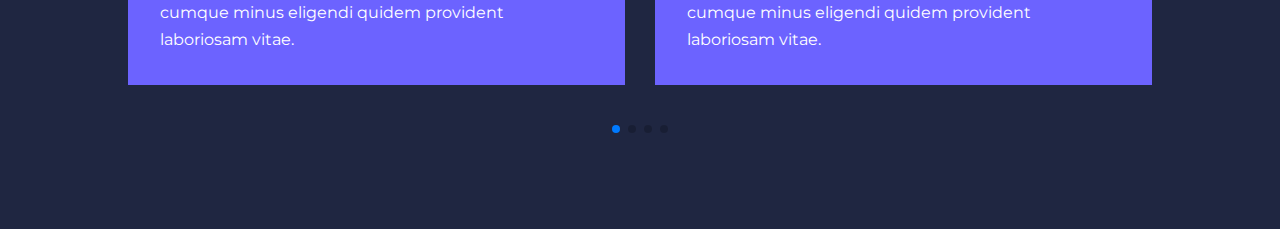
==== commit e1fccb29: "Ajustes swiper pagination" ====
--- a/index.html
+++ b/index.html
@@ -263,6 +263,7 @@
           </div>
         </article>  
       </div>
+      <div class="swiper-pagination"></div>
     </section>
 
     <script src="https://cdn.jsdelivr.net/npm/swiper@10/swiper-bundle.min.js"></script>
--- a/css/styles.css
+++ b/css/styles.css
@@ -338,6 +338,7 @@
   overflow-x: hidden;
   position: relative;
   margin-bottom: 5rem;
+  padding-bottom: 4rem;
 }
 
 section h2 {
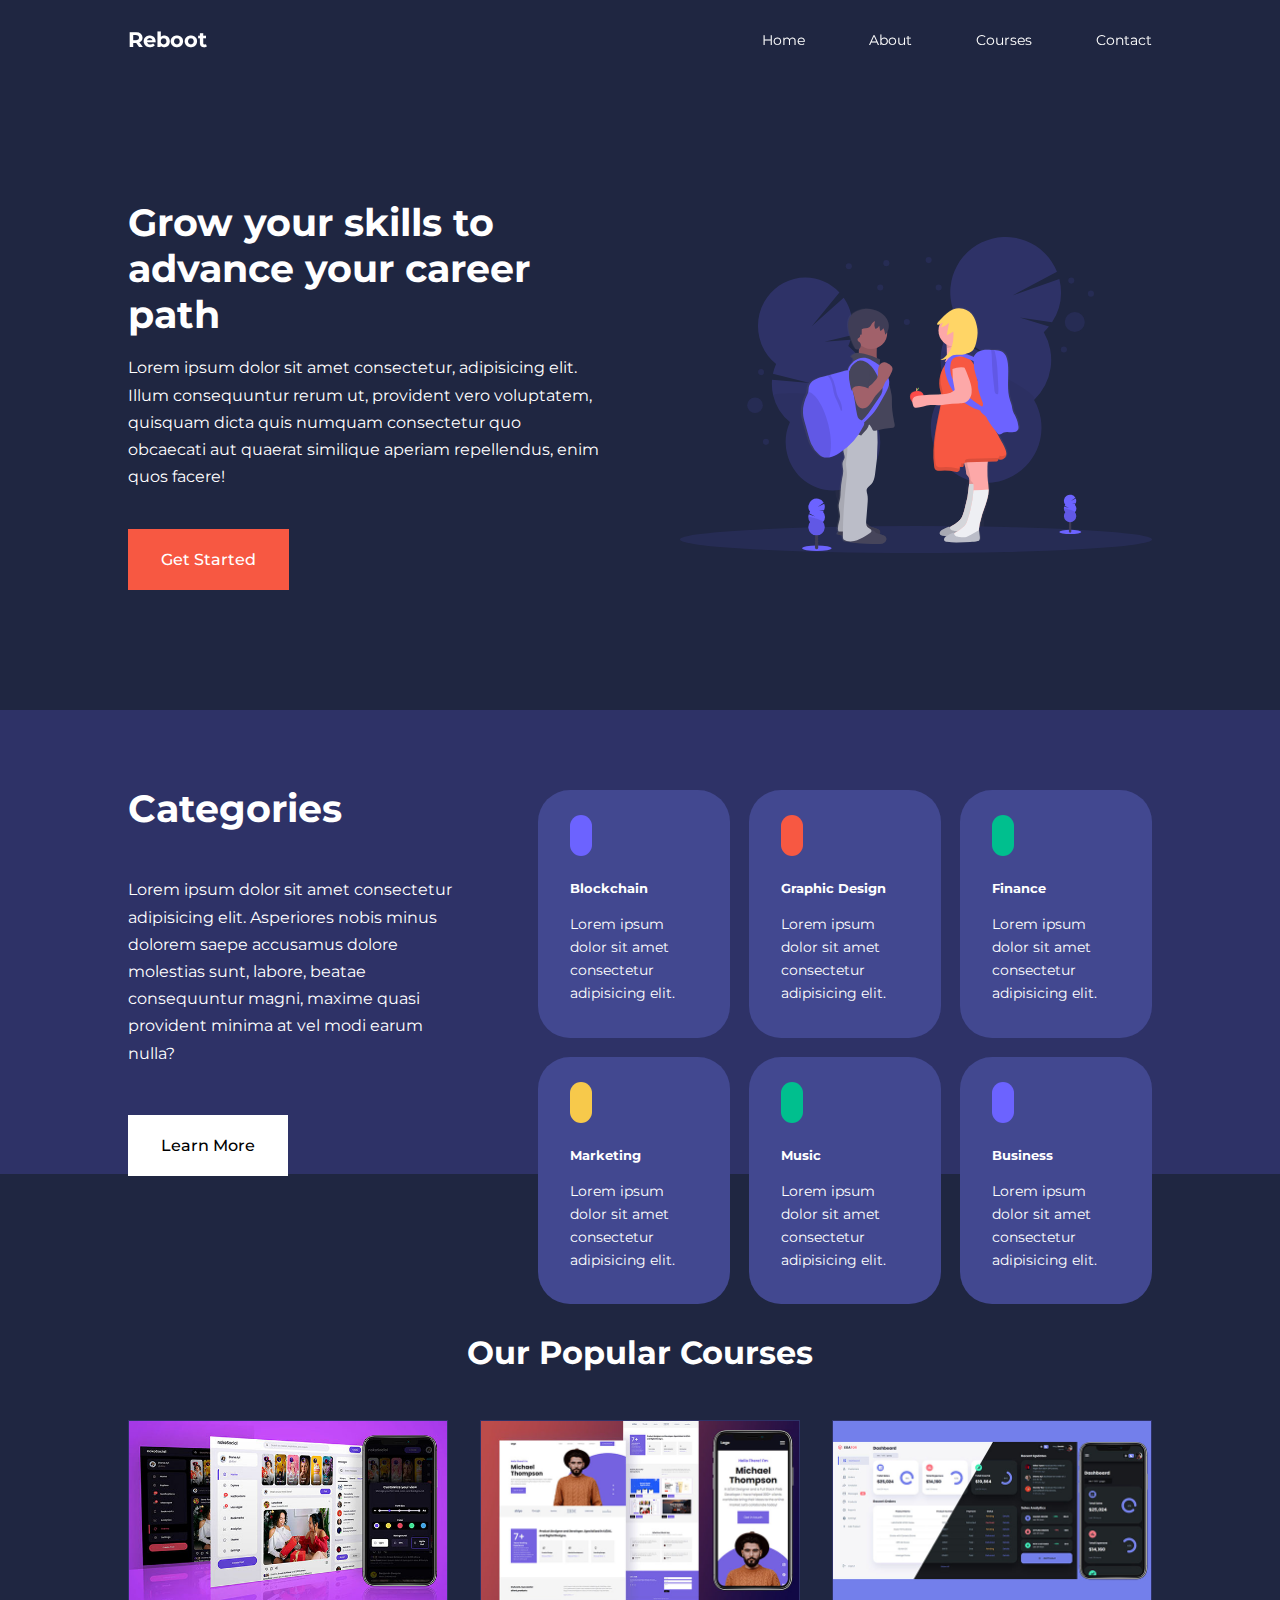
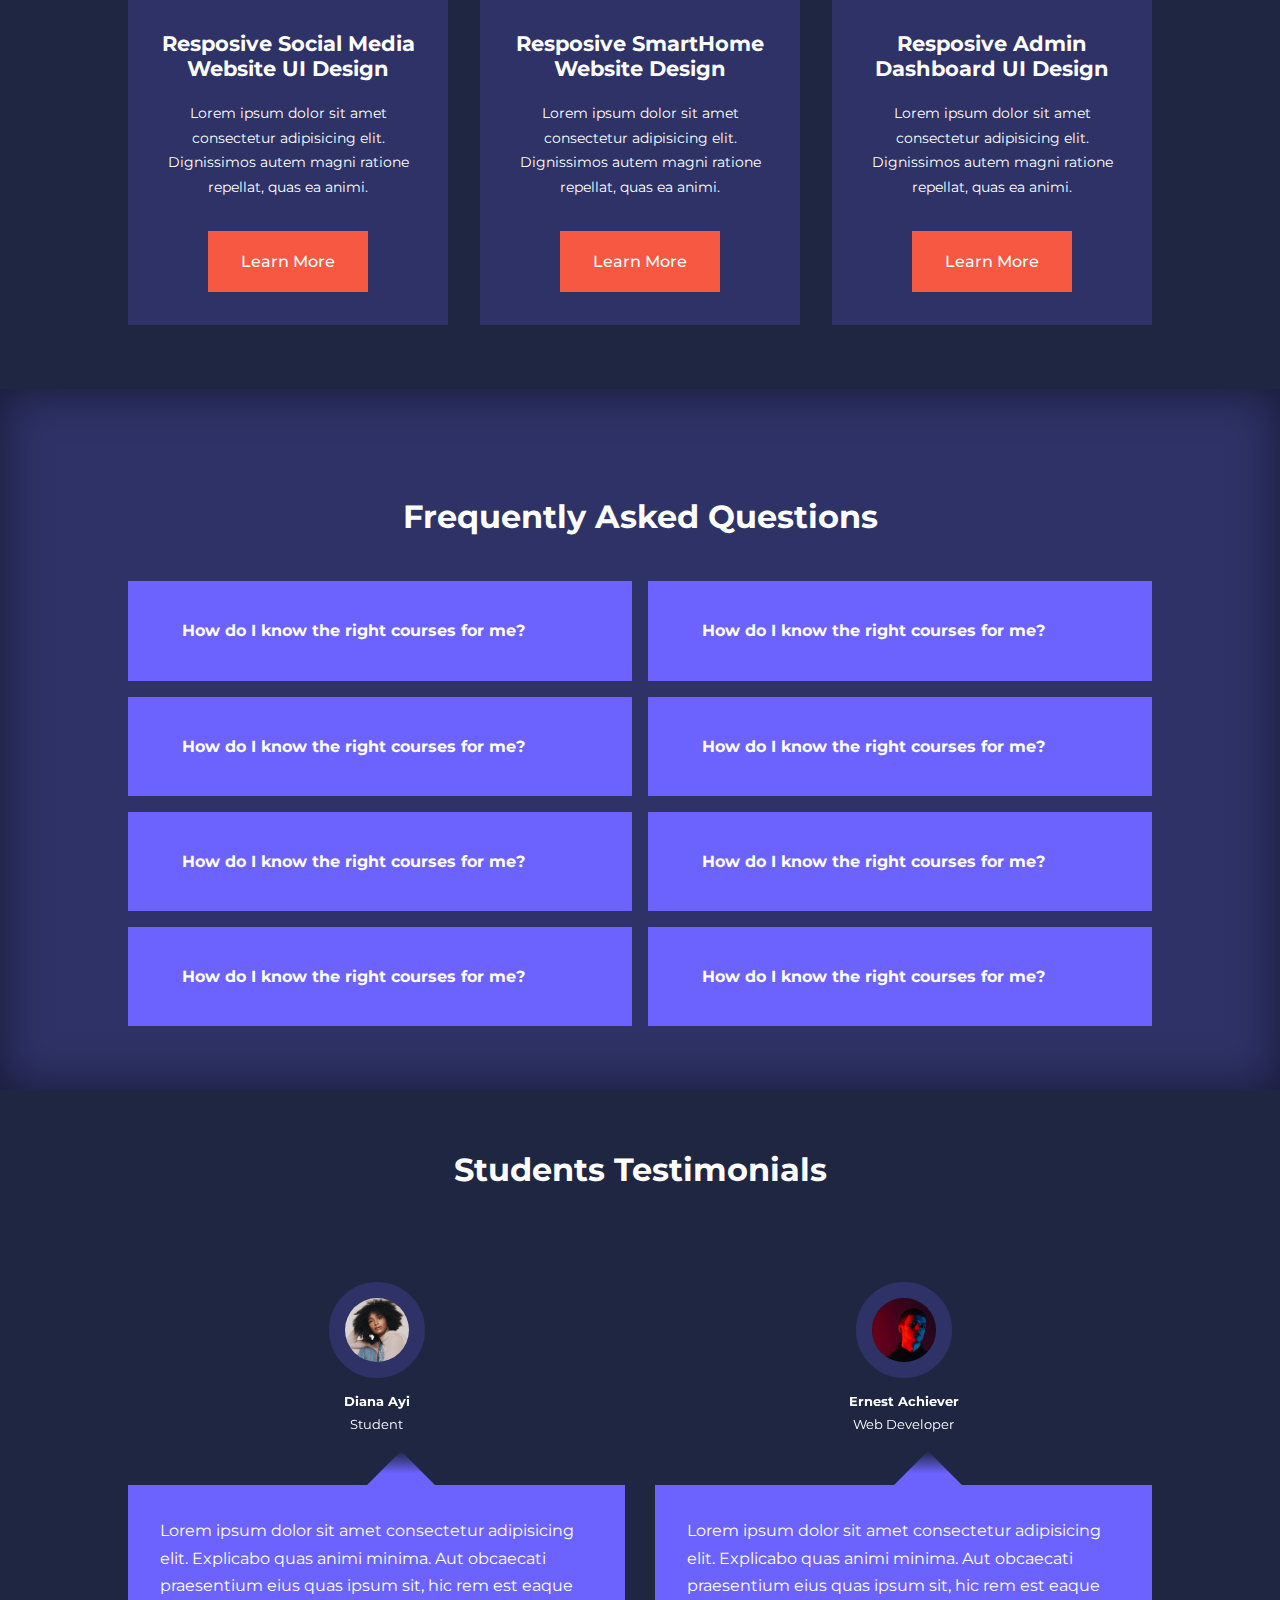
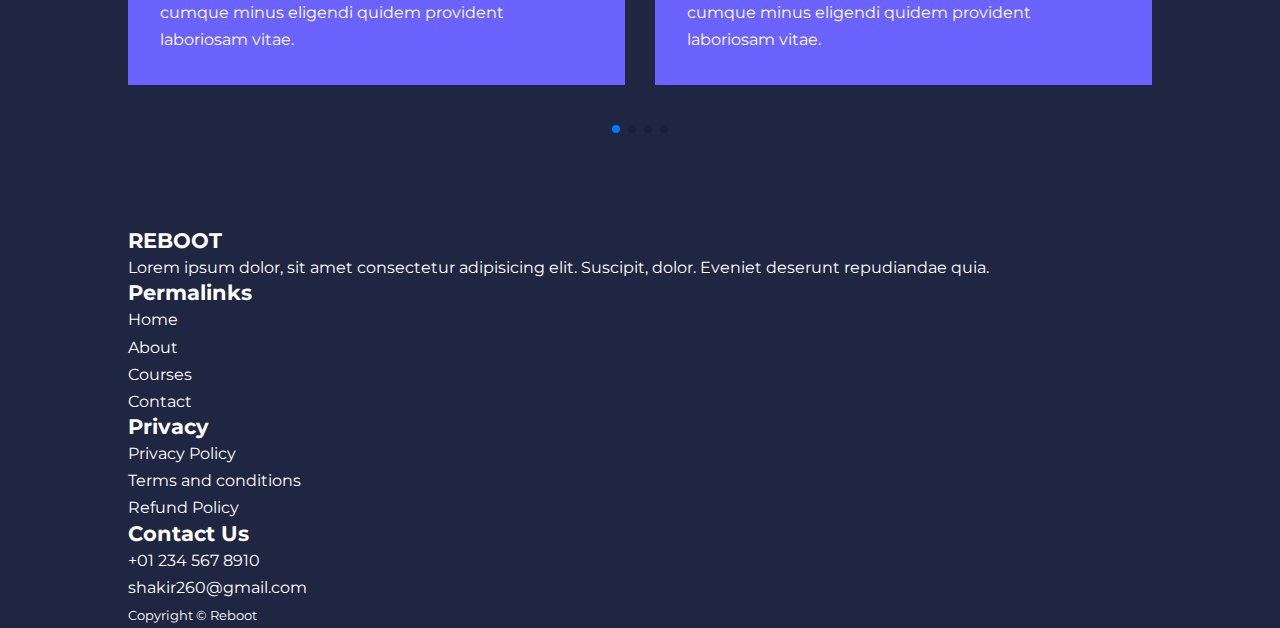
==== commit 6b240a7e: "footer html" ====
--- a/index.html
+++ b/index.html
@@ -266,6 +266,49 @@
       <div class="swiper-pagination"></div>
     </section>
 
+    <footer class="footer">
+      <div class="container footer__container">
+        <div class="footer__1">
+          <a href="index.html" class="footer__logo"><h4>REBOOT</h4></a>
+          <p>Lorem ipsum dolor, sit amet consectetur adipisicing elit. Suscipit, dolor. Eveniet deserunt repudiandae quia.</p>
+        </div>
+        <div class="footer__2">
+          <h4>Permalinks</h4>
+          <ul class="permalinks">
+            <li><a href="index.html">Home</a></li>
+            <li><a href="about.html">About</a></li>
+            <li><a href="courses.html">Courses</a></li>
+            <li><a href="contact.html">Contact</a></li>
+          </ul>
+        </div>
+        <div class="footer__3">
+          <h4>Privacy</h4>
+          <ul class="privacy">
+            <li><a href="#">Privacy Policy</a></li>
+            <li><a href="#">Terms and conditions</a></li>
+            <li><a href="#">Refund Policy</a></li>
+          </ul>
+        </div>
+        <div class="footer__4">
+          <h4>Contact Us</h4>
+          <div>
+            <p>+01 234 567 8910</p>
+            <p>shakir260@gmail.com</p>
+          </div>
+          
+          <ul class="footer__socials">
+            <li><a href="#"><i class="uil uil-facebook-f"></i></a></li>
+            <li><a href="#"><i class="uil uil-instagram-alt"></i></a></li>
+            <li><a href="#"><i class="uil uil-twitter"></i></a></li>
+            <li><a href="#"><i class="uil uil-linkedin-alt"></i></a></li>
+          </ul>
+        </div>
+        <div class="footer__copyright">
+          <small>Copyright &copy; Reboot</small>
+        </div>
+      </div>
+    </footer>
+
     <script src="https://cdn.jsdelivr.net/npm/swiper@10/swiper-bundle.min.js"></script>
     <script src="./main.js"></script>
 
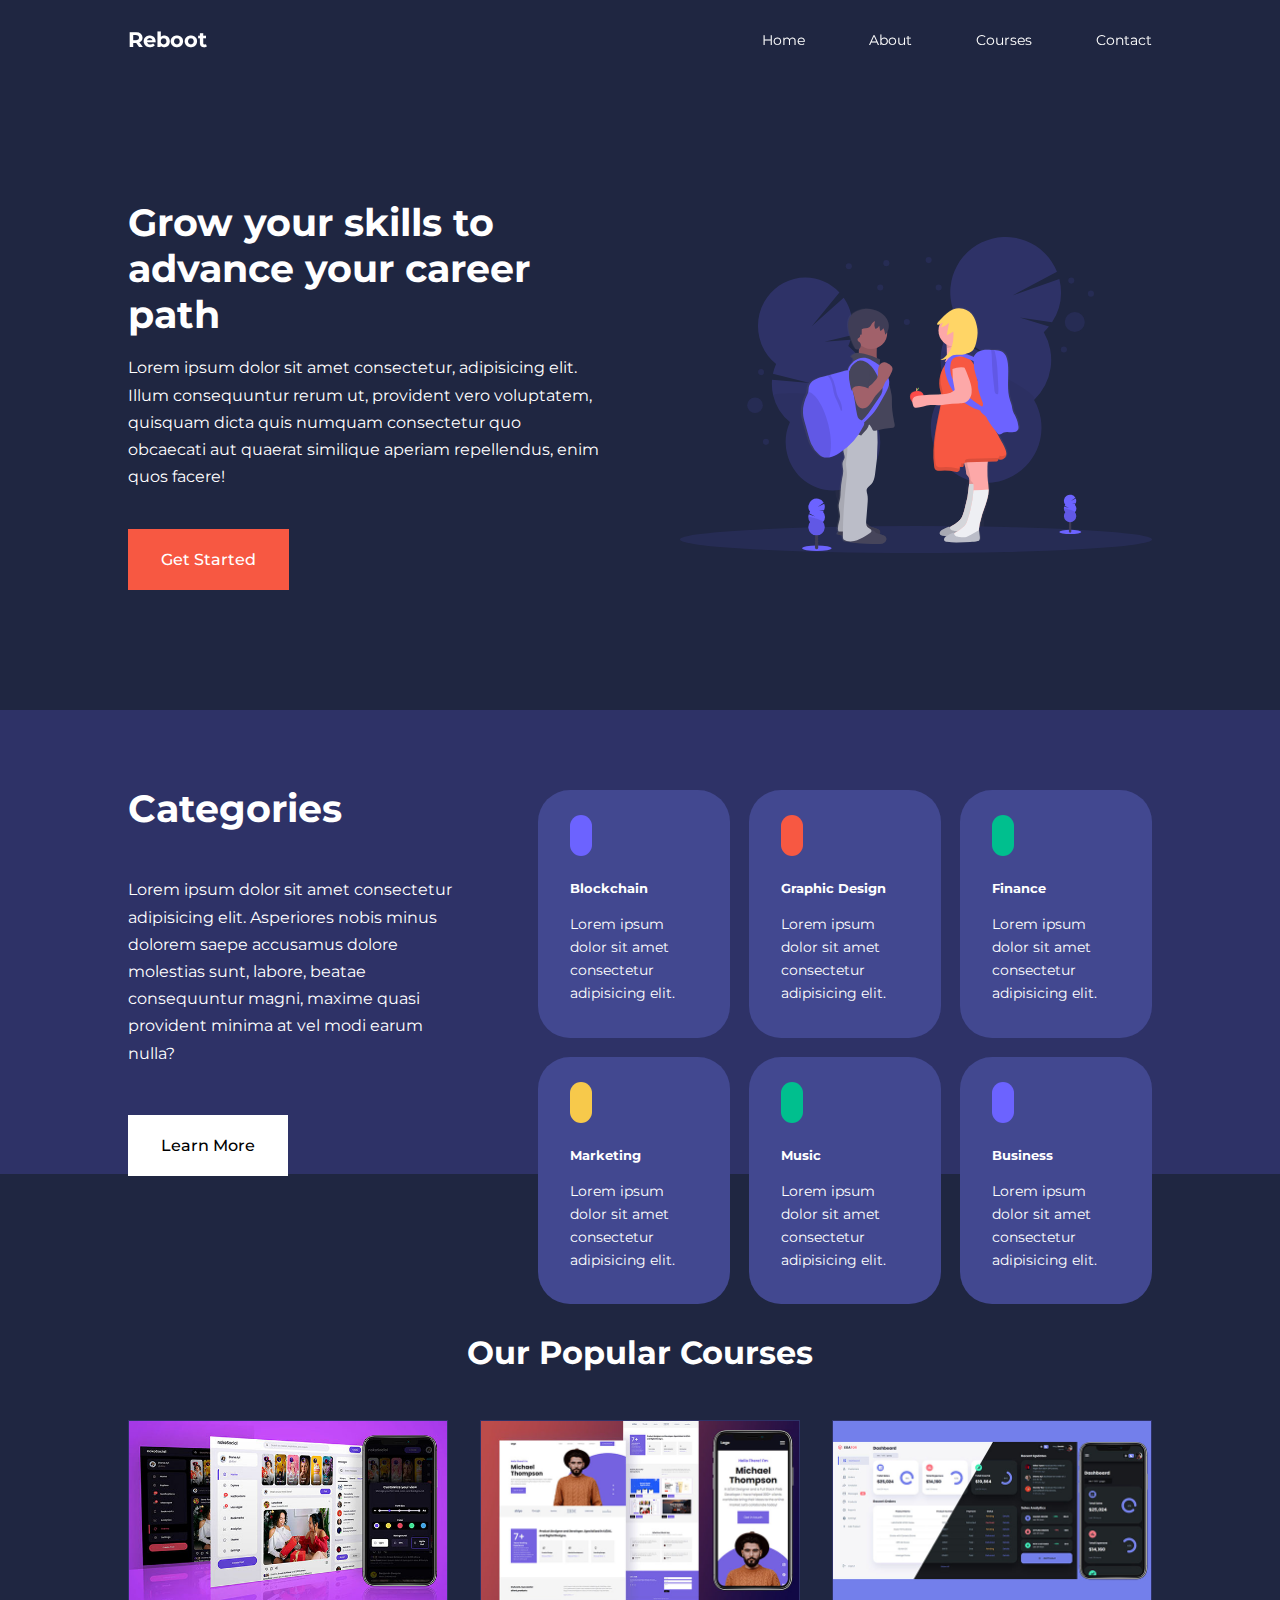
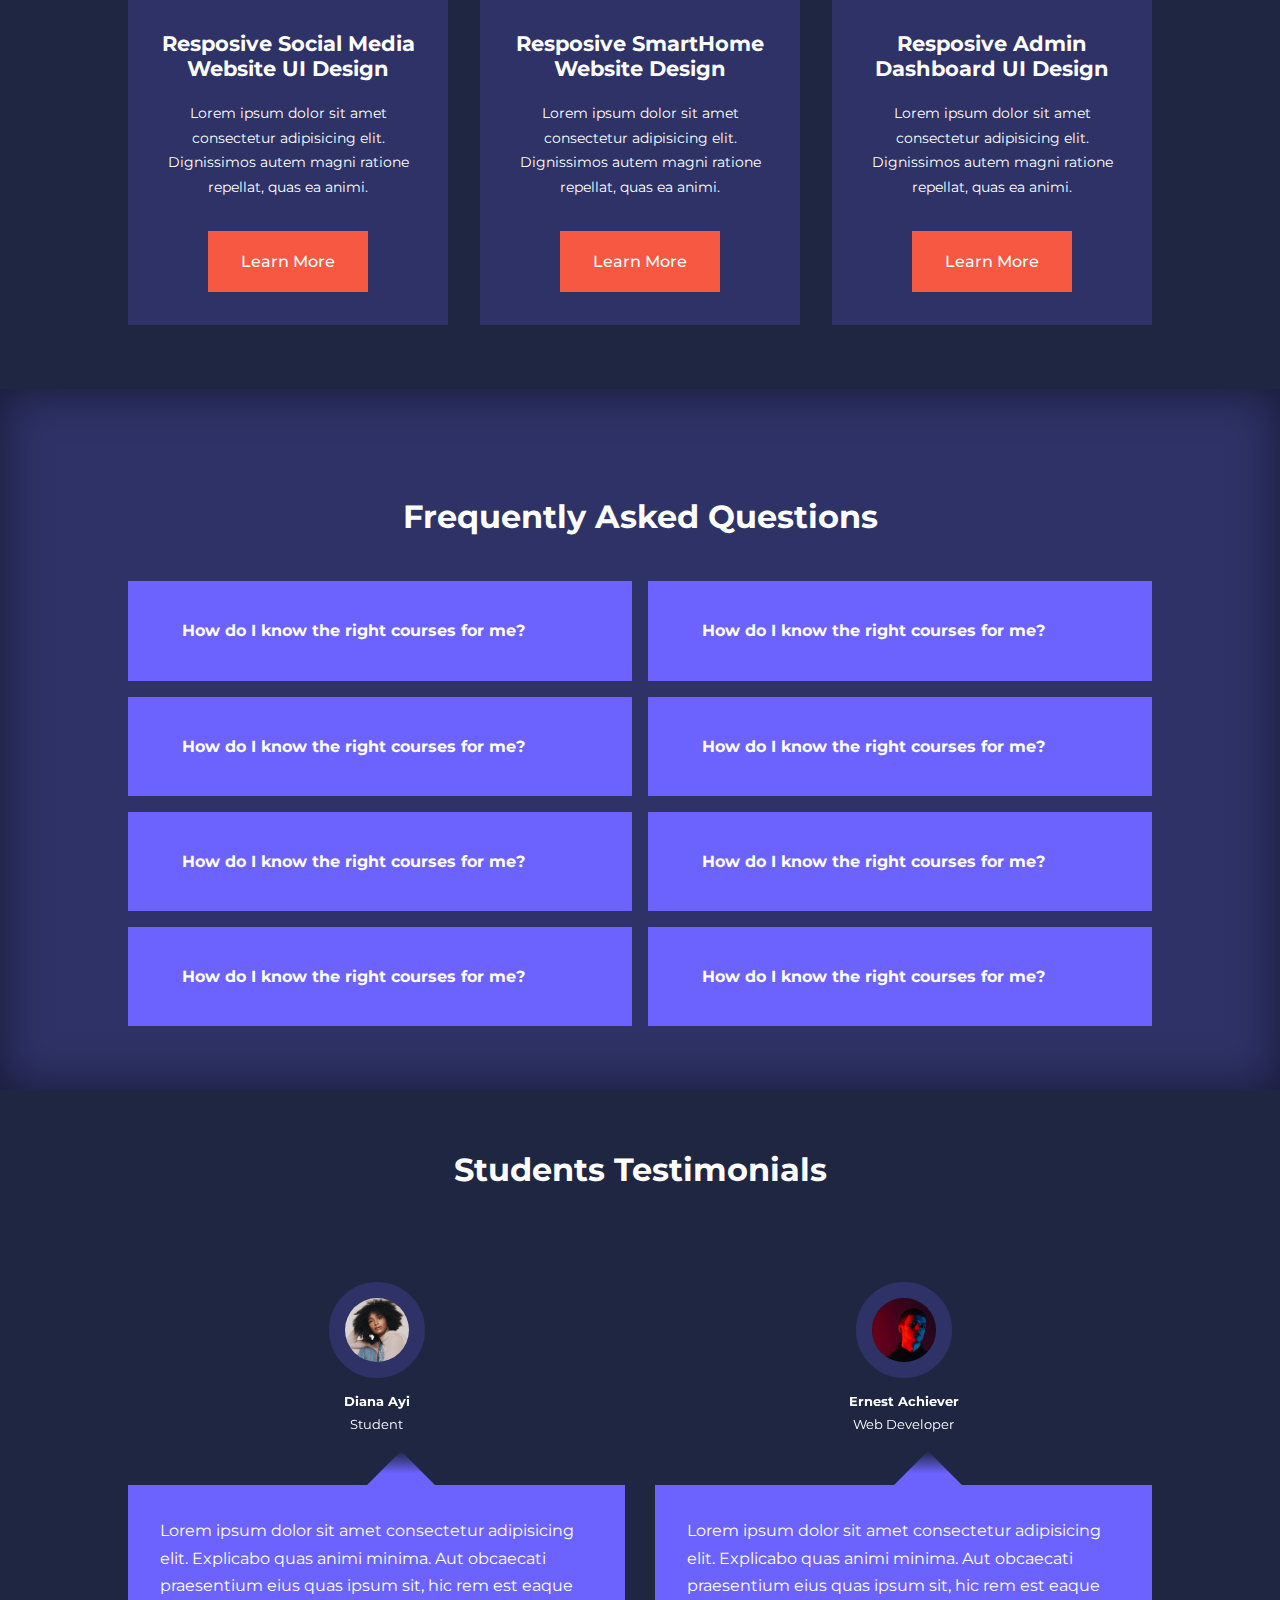
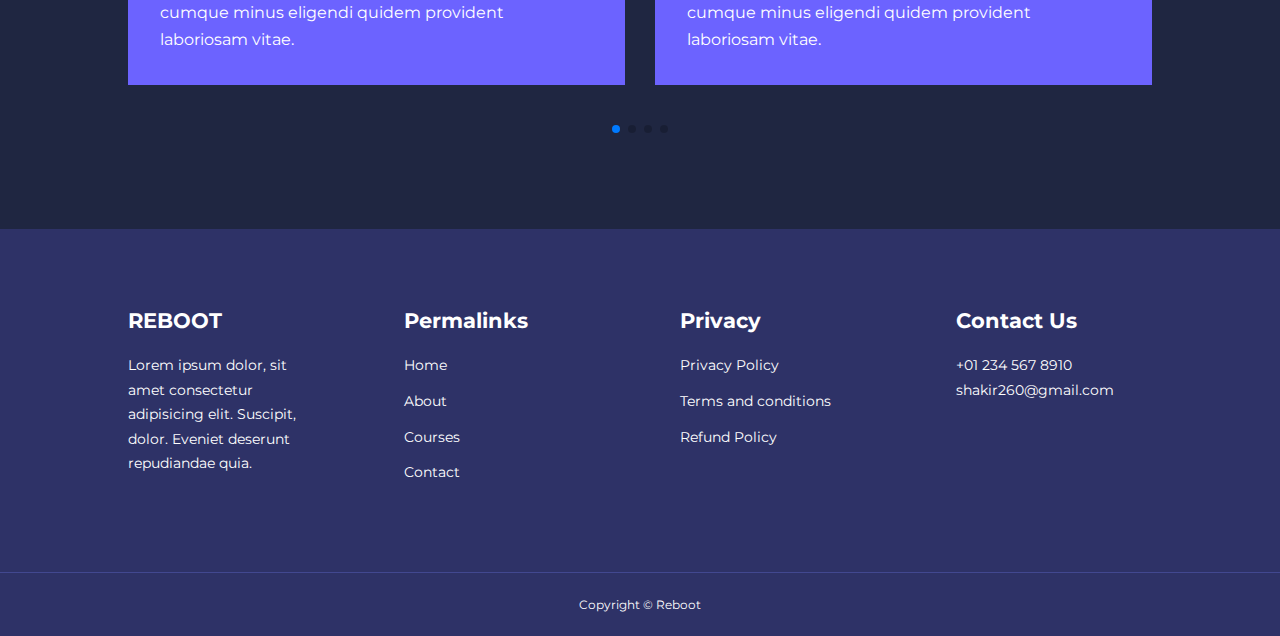
==== commit 31a56a7b: "Agregar estilos css" ====
--- a/index.html
+++ b/index.html
@@ -266,7 +266,7 @@
       <div class="swiper-pagination"></div>
     </section>
 
-    <footer class="footer">
+    <footer>
       <div class="container footer__container">
         <div class="footer__1">
           <a href="index.html" class="footer__logo"><h4>REBOOT</h4></a>
@@ -303,9 +303,9 @@
             <li><a href="#"><i class="uil uil-linkedin-alt"></i></a></li>
           </ul>
         </div>
-        <div class="footer__copyright">
-          <small>Copyright &copy; Reboot</small>
-        </div>
+      </div>
+      <div class="footer__copyright">
+        <small>Copyright &copy; Reboot</small>
       </div>
     </footer>
 
--- a/css/styles.css
+++ b/css/styles.css
@@ -380,4 +380,48 @@
   left: 50%;
   top: -1.5rem;
   transform: rotate(45deg);
+}
+
+/* ====================== FOOTER ====================== */
+
+footer{
+  background: var(--color-bg-1);
+  padding-top: 5rem;
+  font-size: 0.9rem;
+}
+
+.footer__container {
+  display: grid;
+  grid-template-columns: repeat(4, 1fr);
+  gap: 5rem;
+}
+
+.footer__container > div h4 {
+  margin-bottom: 1.2rem;
+}
+
+.footer__1 p {
+  margin: 0 0 2rem;
+}
+
+footer ul li {
+  margin-bottom: 0.7rem;
+}
+
+footer ul li:hover {
+  text-decoration: underline;
+}
+
+.footer__socials {
+  display: flex;
+  gap: 1rem;
+  font-size: 1.2rem;
+  margin-top: 2rem;
+}
+
+.footer__copyright {
+  text-align: center;
+  margin-top: 4rem;
+  padding: 1.2rem 0;
+  border-top: 1px solid var(--color-bg-2)
 }